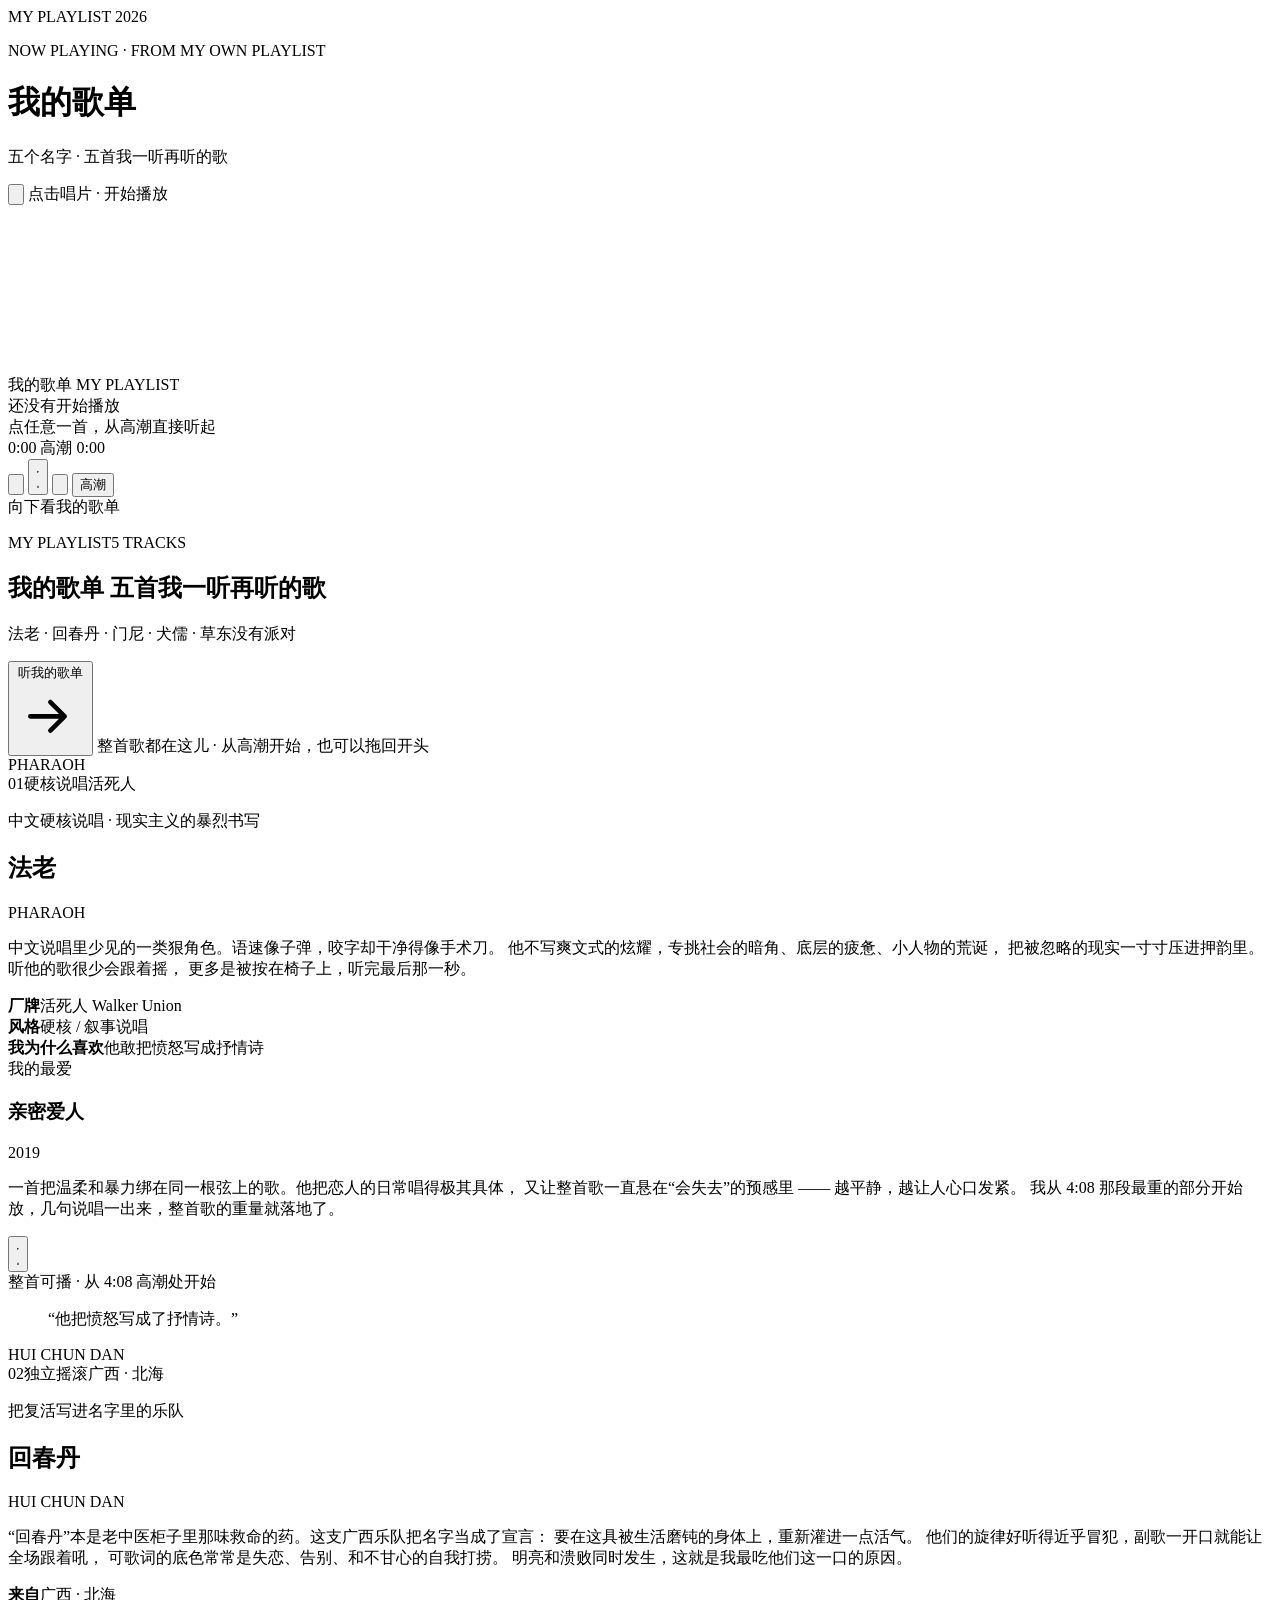
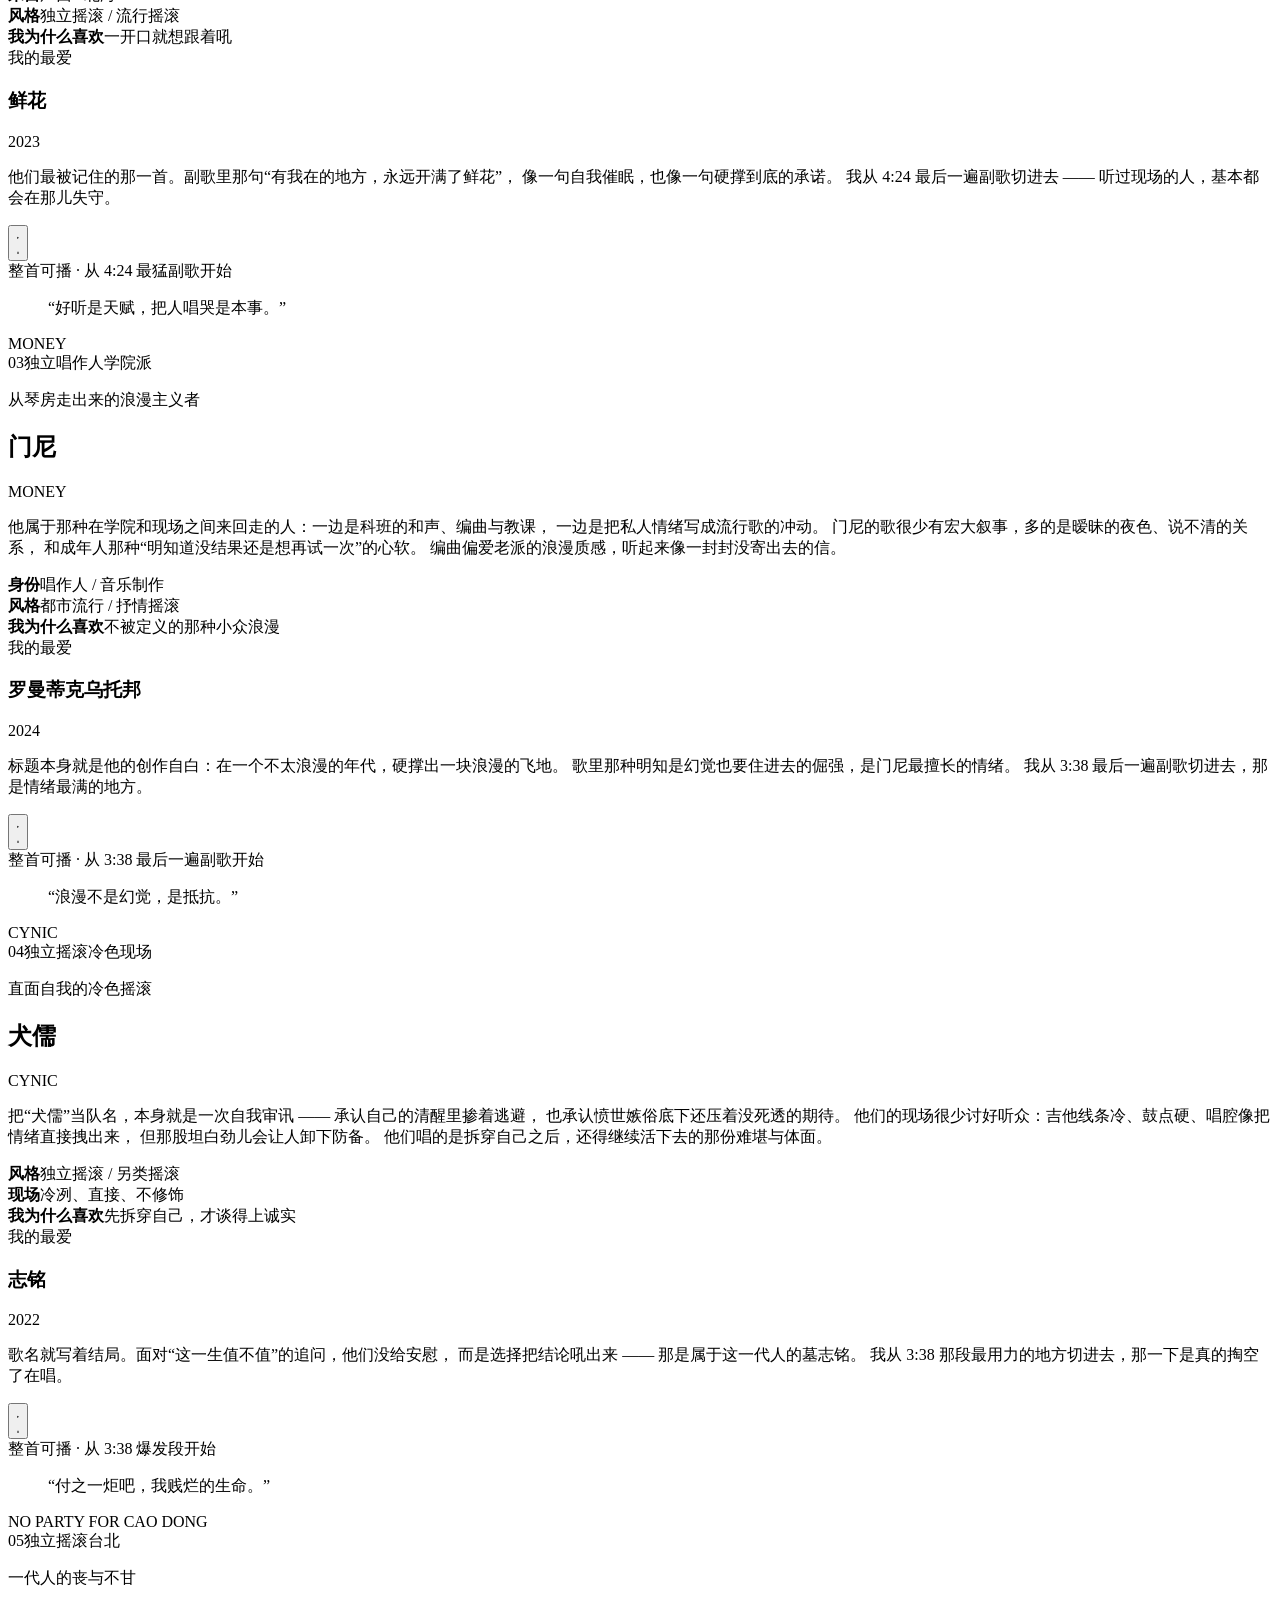
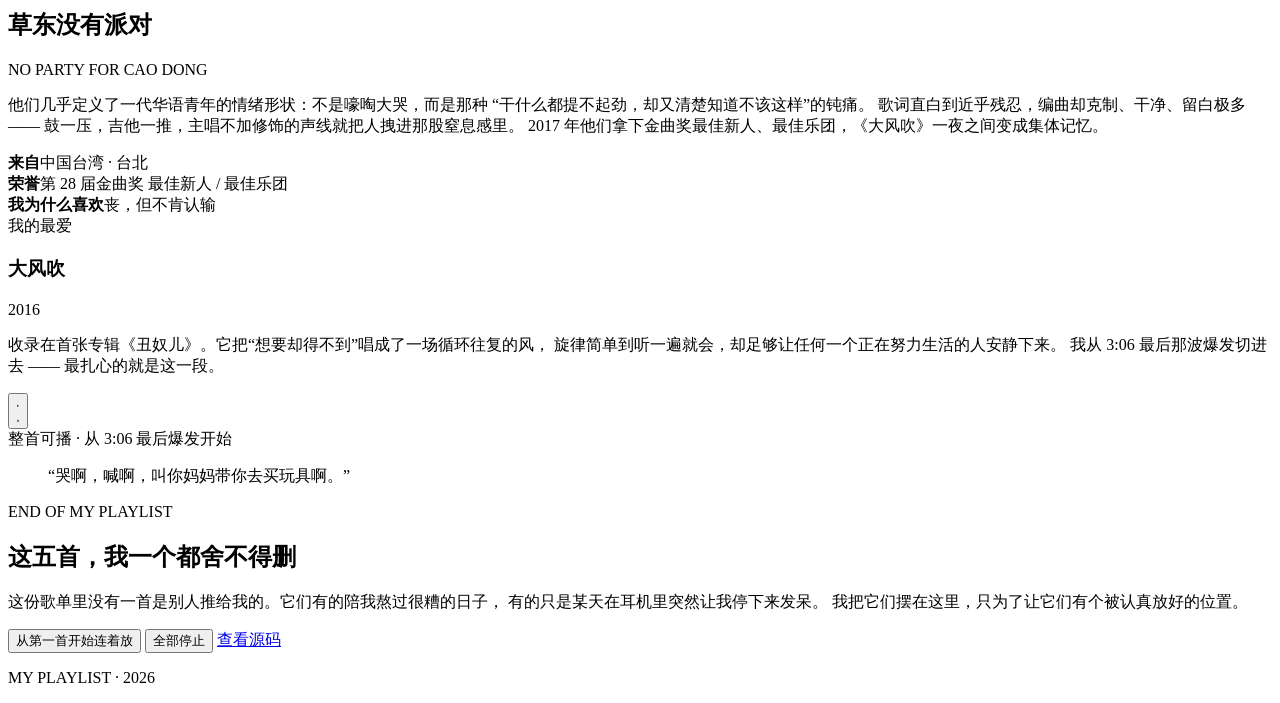
==== index.html @ 3bf69cfd "init" ====
<!DOCTYPE html>
<html lang="zh-CN">
<head>
<meta charset="UTF-8">
<meta name="viewport" content="width=device-width, initial-scale=1.0">
<title>我的歌单</title>
<meta name="description" content="我的歌单 —— 法老、回春丹、门尼、犬儒、草东没有派对。每首都是我反复循环的那一首，点播放直接从高潮听起。">
<link rel="icon" type="image/svg+xml" href="favicon.svg">
<link rel="preconnect" href="https://fonts.googleapis.com">
<link rel="preconnect" href="https://fonts.gstatic.com" crossorigin>
<link href="https://fonts.googleapis.com/css2?family=Noto+Serif+SC:wght@300;400;600;900&family=Bebas+Neue&family=Space+Mono:wght@400;700&display=swap" rel="stylesheet">
<link rel="stylesheet" href="styles.css">
</head>
<body class="is-loading">

<!-- ══════════════ 入场：黑胶自动旋转 ══════════════ -->
<div class="intro" id="intro">
  <div class="intro__noise"></div>

  <div class="intro__stage">
    <div class="ripple" id="ripple"></div>

    <div class="vinyl" id="vinyl" role="button" tabindex="0" aria-label="开始播放我的歌单">
      <div class="vinyl__disc">
        <div class="vinyl__grooves"></div>
        <div class="vinyl__sheen"></div>
        <div class="vinyl__label">
          <span class="vinyl__labelTop">MY</span>
          <span class="vinyl__labelMid">PLAYLIST</span>
          <span class="vinyl__labelBot">2026</span>
        </div>
        <div class="vinyl__hole"></div>
      </div>
      <div class="tonearm" id="tonearm">
        <div class="tonearm__pivot"></div>
        <div class="tonearm__bar"></div>
        <div class="tonearm__head"></div>
      </div>
    </div>

    <div class="meters" id="meters"></div>
  </div>

  <div class="intro__text">
    <p class="intro__eyebrow">NOW PLAYING · FROM MY OWN PLAYLIST</p>
    <h1 class="intro__title"><span class="intro__t1">我的歌单</span></h1>
    <p class="intro__sub" id="introSub">五个名字 · 五首我一听再听的歌</p>

    <div class="intro__ready">
      <button class="bigplay" id="enterBtn" aria-label="开始播放">
        <span class="bigplay__ring"></span>
        <svg viewBox="0 0 24 24"><path d="M8 5.2v13.6L19 12z"/></svg>
      </button>
      <span class="intro__hint" id="introHint">点击唱片 · 开始播放</span>
    </div>

    <ul class="intro__list" id="introList"></ul>
  </div>
</div>

<!-- ══════════════ 氛围层 ══════════════ -->
<div class="grain" aria-hidden="true"></div>
<div class="vignette" aria-hidden="true"></div>
<canvas class="viz" id="viz" aria-hidden="true"></canvas>
<div class="aurora" id="aurora" aria-hidden="true"><i></i><i></i><i></i></div>

<header class="brand" id="brand">
  <span class="brand__mark">我的歌单</span>
  <span class="brand__sub">MY PLAYLIST</span>
</header>

<nav class="rail" id="rail" aria-label="章节导航"></nav>

<!-- ══════════════ 播放器 ══════════════ -->
<div class="dock" id="dock">
  <div class="dock__glow" id="dockGlow"></div>

  <div class="dock__cover">
    <div class="dock__disc" id="dockDisc"><i></i></div>
  </div>

  <div class="dock__meta">
    <div class="dock__name" id="dockName">还没有开始播放</div>
    <div class="dock__artist" id="dockArtist">点任意一首，从高潮直接听起</div>
  </div>

  <div class="dock__seek" id="dockSeek">
    <div class="dock__track"><div class="dock__fill" id="dockFill"></div><div class="dock__knob" id="dockKnob"></div></div>
    <div class="dock__times">
      <span id="dockCur">0:00</span>
      <span class="dock__badge" id="dockBadge">高潮</span>
      <span id="dockDur">0:00</span>
    </div>
  </div>

  <div class="dock__bars" id="dockBars" aria-hidden="true"></div>

  <div class="dock__ctrl">
    <button class="dock__btn dock__btn--sm" id="dockPrev" aria-label="上一首">
      <svg viewBox="0 0 24 24"><path d="M7 5h2v14H7zm3 7 9-7v14z"/></svg>
    </button>
    <button class="dock__btn" id="dockToggle" aria-label="播放或暂停">
      <svg class="dock__ico dock__ico--play" viewBox="0 0 24 24"><path d="M8 5.2v13.6L19 12z"/></svg>
      <svg class="dock__ico dock__ico--pause" viewBox="0 0 24 24"><path d="M7.5 5h3.2v14H7.5zm5.8 0h3.2v14h-3.2z"/></svg>
    </button>
    <button class="dock__btn dock__btn--sm" id="dockNext" aria-label="下一首">
      <svg viewBox="0 0 24 24"><path d="M15 5h2v14h-2zM5 5l9 7-9 7z"/></svg>
    </button>
    <button class="dock__btn dock__btn--sm dock__btn--tag" id="dockMode" title="切换 高潮 / 从头">高潮</button>
  </div>
</div>

<div class="scroll-hint" id="scrollHint"><span>向下看我的歌单</span><i></i></div>

<main id="main">

<!-- ─────────── 序 ─────────── -->
<section class="hero" id="sec-hero" data-label="序">
  <div class="hero__bg">
    <div class="hero__ring r1"></div>
    <div class="hero__ring r2"></div>
    <div class="hero__ring r3"></div>
  </div>

  <div class="hero__content">
    <p class="hero__kicker"><span>MY PLAYLIST</span><span class="dot"></span><span>5 TRACKS</span></p>

    <h1 class="hero__title">
      <span class="ln"><span class="w" data-i="0">我</span><span class="w" data-i="1">的</span><span class="w" data-i="2">歌</span><span class="w" data-i="3">单</span></span>
      <span class="ln ln--sub"><span class="w">五</span><span class="w">首</span><span class="w">我</span><span class="w">一</span><span class="w">听</span><span class="w">再</span><span class="w">听</span><span class="w">的</span><span class="w">歌</span></span>
    </h1>

    <p class="hero__namesLine">法老 · 回春丹 · 门尼 · 犬儒 · 草东没有派对</p>

    <div class="hero__cta">
      <button class="btn-hero" id="startBtn" data-cursor="听">
        <span class="btn-hero__bg"></span>
        <span class="btn-hero__label">听我的歌单</span>
        <svg viewBox="0 0 24 24" class="btn-hero__arrow"><path d="M5 12h12m0 0-5-5m5 5-5 5" fill="none" stroke="currentColor" stroke-width="1.6" stroke-linecap="round" stroke-linejoin="round"/></svg>
      </button>
      <span class="hero__note">整首歌都在这儿 · 从高潮开始，也可以拖回开头</span>
    </div>
  </div>
</section>

<!-- ─────────── 1 · 法老 ─────────── -->
<section class="artist" id="sec-pharaoh" data-label="法老" data-key="pharaoh"
         style="--a1:#ff3b2f; --a2:#ff8a3d; --a3:#5a0d12;">
  <div class="artist__bg" data-parallax="0.16">
    <div class="blob b1"></div><div class="blob b2"></div>
    <span class="ghost">PHARAOH</span>
  </div>

  <div class="artist__wrap">
    <aside class="artist__side">
      <span class="idx">01</span><span class="role">硬核说唱</span><span class="year">活死人</span>
    </aside>

    <div class="artist__main">
      <div class="reveal">
        <p class="tag">中文硬核说唱 · 现实主义的暴烈书写</p>
        <h2 class="artist__name" data-split>法老</h2>
        <p class="artist__en">PHARAOH</p>
      </div>

      <p class="artist__bio reveal">
        中文说唱里少见的一类狠角色。语速像子弹，咬字却干净得像手术刀。
        他不写爽文式的炫耀，专挑社会的暗角、底层的疲惫、小人物的荒诞，
        把被忽略的现实一寸寸压进押韵里。听他的歌很少会跟着摇，
        更多是被按在椅子上，听完最后那一秒。
      </p>

      <div class="facts reveal">
        <div class="fact"><b>厂牌</b><span>活死人 Walker Union</span></div>
        <div class="fact"><b>风格</b><span>硬核 / 叙事说唱</span></div>
        <div class="fact"><b>我为什么喜欢</b><span>他敢把愤怒写成抒情诗</span></div>
      </div>

      <article class="track reveal"
        data-file="audio/pharaoh.mp3" data-start="248" data-title="亲密爱人" data-artist="法老"
        data-color="#ff3b2f" data-dur="317">
        <div class="track__head">
          <span class="track__no">我的最爱</span>
          <h3 class="track__title">亲密爱人</h3>
          <span class="track__year">2019</span>
        </div>
        <p class="track__desc">
          一首把温柔和暴力绑在同一根弦上的歌。他把恋人的日常唱得极其具体，
          又让整首歌一直悬在“会失去”的预感里 —— 越平静，越让人心口发紧。
          我从 4:08 那段最重的部分开始放，几句说唱一出来，整首歌的重量就落地了。
        </p>
        <div class="track__prog"><i></i></div>
        <div class="track__row">
          <button class="play" data-cursor="播放" aria-label="播放 亲密爱人">
            <span class="play__pulse"></span>
            <svg class="play__ico play__ico--play" viewBox="0 0 24 24"><path d="M8 5.2v13.6L19 12z"/></svg>
            <svg class="play__ico play__ico--pause" viewBox="0 0 24 24"><path d="M7.5 5h3.2v14H7.5zm5.8 0h3.2v14h-3.2z"/></svg>
          </button>
          <div class="track__wave" aria-hidden="true"></div>
          <span class="track__hint">整首可播 · 从 4:08 高潮处开始</span>
        </div>
      </article>

      <blockquote class="quote reveal">“他把愤怒写成了抒情诗。”</blockquote>
    </div>
  </div>
</section>

<!-- ─────────── 2 · 回春丹 ─────────── -->
<section class="artist artist--flip" id="sec-huichundan" data-label="回春丹" data-key="huichundan"
         style="--a1:#3ddc84; --a2:#a8ff78; --a3:#0b3d24;">
  <div class="artist__bg" data-parallax="0.16">
    <div class="blob b1"></div><div class="blob b2"></div>
    <span class="ghost">HUI CHUN DAN</span>
  </div>

  <div class="artist__wrap">
    <aside class="artist__side">
      <span class="idx">02</span><span class="role">独立摇滚</span><span class="year">广西 · 北海</span>
    </aside>

    <div class="artist__main">
      <div class="reveal">
        <p class="tag">把复活写进名字里的乐队</p>
        <h2 class="artist__name" data-split>回春丹</h2>
        <p class="artist__en">HUI CHUN DAN</p>
      </div>

      <p class="artist__bio reveal">
        “回春丹”本是老中医柜子里那味救命的药。这支广西乐队把名字当成了宣言：
        要在这具被生活磨钝的身体上，重新灌进一点活气。
        他们的旋律好听得近乎冒犯，副歌一开口就能让全场跟着吼，
        可歌词的底色常常是失恋、告别、和不甘心的自我打捞。
        明亮和溃败同时发生，这就是我最吃他们这一口的原因。
      </p>

      <div class="facts reveal">
        <div class="fact"><b>来自</b><span>广西 · 北海</span></div>
        <div class="fact"><b>风格</b><span>独立摇滚 / 流行摇滚</span></div>
        <div class="fact"><b>我为什么喜欢</b><span>一开口就想跟着吼</span></div>
      </div>

      <article class="track reveal"
        data-file="audio/huichundan.mp3" data-start="264" data-title="鲜花" data-artist="回春丹"
        data-color="#3ddc84" data-dur="341">
        <div class="track__head">
          <span class="track__no">我的最爱</span>
          <h3 class="track__title">鲜花</h3>
          <span class="track__year">2023</span>
        </div>
        <p class="track__desc">
          他们最被记住的那一首。副歌里那句“有我在的地方，永远开满了鲜花”，
          像一句自我催眠，也像一句硬撑到底的承诺。
          我从 4:24 最后一遍副歌切进去 —— 听过现场的人，基本都会在那儿失守。
        </p>
        <div class="track__prog"><i></i></div>
        <div class="track__row">
          <button class="play" data-cursor="播放" aria-label="播放 鲜花">
            <span class="play__pulse"></span>
            <svg class="play__ico play__ico--play" viewBox="0 0 24 24"><path d="M8 5.2v13.6L19 12z"/></svg>
            <svg class="play__ico play__ico--pause" viewBox="0 0 24 24"><path d="M7.5 5h3.2v14H7.5zm5.8 0h3.2v14h-3.2z"/></svg>
          </button>
          <div class="track__wave" aria-hidden="true"></div>
          <span class="track__hint">整首可播 · 从 4:24 最猛副歌开始</span>
        </div>
      </article>

      <blockquote class="quote reveal">“好听是天赋，把人唱哭是本事。”</blockquote>
    </div>
  </div>
</section>

<!-- ─────────── 3 · 门尼 ─────────── -->
<section class="artist" id="sec-meni" data-label="门尼" data-key="meni"
         style="--a1:#f0a4c8; --a2:#9ec5ff; --a3:#2a2140;">
  <div class="artist__bg" data-parallax="0.16">
    <div class="blob b1"></div><div class="blob b2"></div>
    <span class="ghost">MONEY</span>
  </div>

  <div class="artist__wrap">
    <aside class="artist__side">
      <span class="idx">03</span><span class="role">独立唱作人</span><span class="year">学院派</span>
    </aside>

    <div class="artist__main">
      <div class="reveal">
        <p class="tag">从琴房走出来的浪漫主义者</p>
        <h2 class="artist__name" data-split>门尼</h2>
        <p class="artist__en">MONEY</p>
      </div>

      <p class="artist__bio reveal">
        他属于那种在学院和现场之间来回走的人：一边是科班的和声、编曲与教课，
        一边是把私人情绪写成流行歌的冲动。
        门尼的歌很少有宏大叙事，多的是暧昧的夜色、说不清的关系，
        和成年人那种“明知道没结果还是想再试一次”的心软。
        编曲偏爱老派的浪漫质感，听起来像一封封没寄出去的信。
      </p>

      <div class="facts reveal">
        <div class="fact"><b>身份</b><span>唱作人 / 音乐制作</span></div>
        <div class="fact"><b>风格</b><span>都市流行 / 抒情摇滚</span></div>
        <div class="fact"><b>我为什么喜欢</b><span>不被定义的那种小众浪漫</span></div>
      </div>

      <article class="track reveal"
        data-file="audio/meni.mp3" data-start="218" data-title="罗曼蒂克乌托邦" data-artist="门尼"
        data-color="#f0a4c8" data-dur="247">
        <div class="track__head">
          <span class="track__no">我的最爱</span>
          <h3 class="track__title">罗曼蒂克乌托邦</h3>
          <span class="track__year">2024</span>
        </div>
        <p class="track__desc">
          标题本身就是他的创作自白：在一个不太浪漫的年代，硬撑出一块浪漫的飞地。
          歌里那种明知是幻觉也要住进去的倔强，是门尼最擅长的情绪。
          我从 3:38 最后一遍副歌切进去，那是情绪最满的地方。
        </p>
        <div class="track__prog"><i></i></div>
        <div class="track__row">
          <button class="play" data-cursor="播放" aria-label="播放 罗曼蒂克乌托邦">
            <span class="play__pulse"></span>
            <svg class="play__ico play__ico--play" viewBox="0 0 24 24"><path d="M8 5.2v13.6L19 12z"/></svg>
            <svg class="play__ico play__ico--pause" viewBox="0 0 24 24"><path d="M7.5 5h3.2v14H7.5zm5.8 0h3.2v14h-3.2z"/></svg>
          </button>
          <div class="track__wave" aria-hidden="true"></div>
          <span class="track__hint">整首可播 · 从 3:38 最后一遍副歌开始</span>
        </div>
      </article>

      <blockquote class="quote reveal">“浪漫不是幻觉，是抵抗。”</blockquote>
    </div>
  </div>
</section>

<!-- ─────────── 4 · 犬儒 ─────────── -->
<section class="artist artist--flip" id="sec-cynic" data-label="犬儒" data-key="cynic"
         style="--a1:#8f9bb3; --a2:#c9d4e6; --a3:#141821;">
  <div class="artist__bg" data-parallax="0.16">
    <div class="blob b1"></div><div class="blob b2"></div>
    <span class="ghost">CYNIC</span>
  </div>

  <div class="artist__wrap">
    <aside class="artist__side">
      <span class="idx">04</span><span class="role">独立摇滚</span><span class="year">冷色现场</span>
    </aside>

    <div class="artist__main">
      <div class="reveal">
        <p class="tag">直面自我的冷色摇滚</p>
        <h2 class="artist__name" data-split>犬儒</h2>
        <p class="artist__en">CYNIC</p>
      </div>

      <p class="artist__bio reveal">
        把“犬儒”当队名，本身就是一次自我审讯 —— 承认自己的清醒里掺着逃避，
        也承认愤世嫉俗底下还压着没死透的期待。
        他们的现场很少讨好听众：吉他线条冷、鼓点硬、唱腔像把情绪直接拽出来，
        但那股坦白劲儿会让人卸下防备。
        他们唱的是拆穿自己之后，还得继续活下去的那份难堪与体面。
      </p>

      <div class="facts reveal">
        <div class="fact"><b>风格</b><span>独立摇滚 / 另类摇滚</span></div>
        <div class="fact"><b>现场</b><span>冷冽、直接、不修饰</span></div>
        <div class="fact"><b>我为什么喜欢</b><span>先拆穿自己，才谈得上诚实</span></div>
      </div>

      <article class="track reveal"
        data-file="audio/cynic.mp3" data-start="218" data-title="志铭" data-artist="犬儒"
        data-color="#8f9bb3" data-dur="307">
        <div class="track__head">
          <span class="track__no">我的最爱</span>
          <h3 class="track__title">志铭</h3>
          <span class="track__year">2022</span>
        </div>
        <p class="track__desc">
          歌名就写着结局。面对“这一生值不值”的追问，他们没给安慰，
          而是选择把结论吼出来 —— 那是属于这一代人的墓志铭。
          我从 3:38 那段最用力的地方切进去，那一下是真的掏空了在唱。
        </p>
        <div class="track__prog"><i></i></div>
        <div class="track__row">
          <button class="play" data-cursor="播放" aria-label="播放 志铭">
            <span class="play__pulse"></span>
            <svg class="play__ico play__ico--play" viewBox="0 0 24 24"><path d="M8 5.2v13.6L19 12z"/></svg>
            <svg class="play__ico play__ico--pause" viewBox="0 0 24 24"><path d="M7.5 5h3.2v14H7.5zm5.8 0h3.2v14h-3.2z"/></svg>
          </button>
          <div class="track__wave" aria-hidden="true"></div>
          <span class="track__hint">整首可播 · 从 3:38 爆发段开始</span>
        </div>
      </article>

      <blockquote class="quote reveal">“付之一炬吧，我贱烂的生命。”</blockquote>
    </div>
  </div>
</section>

<!-- ─────────── 5 · 草东没有派对 ─────────── -->
<section class="artist" id="sec-caodong" data-label="草东" data-key="caodong"
         style="--a1:#6c7a89; --a2:#e0e6ec; --a3:#101418;">
  <div class="artist__bg" data-parallax="0.16">
    <div class="blob b1"></div><div class="blob b2"></div>
    <span class="ghost">NO PARTY FOR CAO DONG</span>
  </div>

  <div class="artist__wrap">
    <aside class="artist__side">
      <span class="idx">05</span><span class="role">独立摇滚</span><span class="year">台北</span>
    </aside>

    <div class="artist__main">
      <div class="reveal">
        <p class="tag">一代人的丧与不甘</p>
        <h2 class="artist__name" data-split>草东没有派对</h2>
        <p class="artist__en">NO PARTY FOR CAO DONG</p>
      </div>

      <p class="artist__bio reveal">
        他们几乎定义了一代华语青年的情绪形状：不是嚎啕大哭，而是那种
        “干什么都提不起劲，却又清楚知道不该这样”的钝痛。
        歌词直白到近乎残忍，编曲却克制、干净、留白极多 ——
        鼓一压，吉他一推，主唱不加修饰的声线就把人拽进那股窒息感里。
        2017 年他们拿下金曲奖最佳新人、最佳乐团，《大风吹》一夜之间变成集体记忆。
      </p>

      <div class="facts reveal">
        <div class="fact"><b>来自</b><span>中国台湾 · 台北</span></div>
        <div class="fact"><b>荣誉</b><span>第 28 届金曲奖 最佳新人 / 最佳乐团</span></div>
        <div class="fact"><b>我为什么喜欢</b><span>丧，但不肯认输</span></div>
      </div>

      <article class="track reveal"
        data-file="audio/caodong.mp3" data-start="186" data-title="大风吹" data-artist="草东没有派对"
        data-color="#6c7a89" data-dur="236">
        <div class="track__head">
          <span class="track__no">我的最爱</span>
          <h3 class="track__title">大风吹</h3>
          <span class="track__year">2016</span>
        </div>
        <p class="track__desc">
          收录在首张专辑《丑奴儿》。它把“想要却得不到”唱成了一场循环往复的风，
          旋律简单到听一遍就会，却足够让任何一个正在努力生活的人安静下来。
          我从 3:06 最后那波爆发切进去 —— 最扎心的就是这一段。
        </p>
        <div class="track__prog"><i></i></div>
        <div class="track__row">
          <button class="play" data-cursor="播放" aria-label="播放 大风吹">
            <span class="play__pulse"></span>
            <svg class="play__ico play__ico--play" viewBox="0 0 24 24"><path d="M8 5.2v13.6L19 12z"/></svg>
            <svg class="play__ico play__ico--pause" viewBox="0 0 24 24"><path d="M7.5 5h3.2v14H7.5zm5.8 0h3.2v14h-3.2z"/></svg>
          </button>
          <div class="track__wave" aria-hidden="true"></div>
          <span class="track__hint">整首可播 · 从 3:06 最后爆发开始</span>
        </div>
      </article>

      <blockquote class="quote reveal">“哭啊，喊啊，叫你妈妈带你去买玩具啊。”</blockquote>
    </div>
  </div>
</section>

<!-- ─────────── 尾 ─────────── -->
<section class="outro" id="sec-outro" data-label="尾">
  <div class="outro__glow"></div>
  <div class="outro__inner">
    <p class="outro__kicker">END OF MY PLAYLIST</p>
    <h2 class="outro__title">这五首，我一个都舍不得删</h2>
    <p class="outro__text">
      这份歌单里没有一首是别人推给我的。它们有的陪我熬过很糟的日子，
      有的只是某天在耳机里突然让我停下来发呆。
      我把它们摆在这里，只为了让它们有个被认真放好的位置。
    </p>

    <div class="outro__grid" id="outroGrid"></div>

    <div class="outro__actions">
      <button class="btn-hero" id="playAllBtn" data-cursor="全播">
        <span class="btn-hero__bg"></span>
        <span class="btn-hero__label">从第一首开始连着放</span>
      </button>
      <button class="btn-ghost" id="stopAllBtn" data-cursor="停止">全部停止</button>
      <a class="btn-ghost btn-ghost--link" href="code.html" data-cursor="看代码">查看源码</a>
    </div>

    <p class="outro__sign">MY PLAYLIST · 2026</p>
  </div>
</section>

</main>

<audio id="player" preload="metadata"></audio>

<script src="app.js"></script>
</body>
</html>
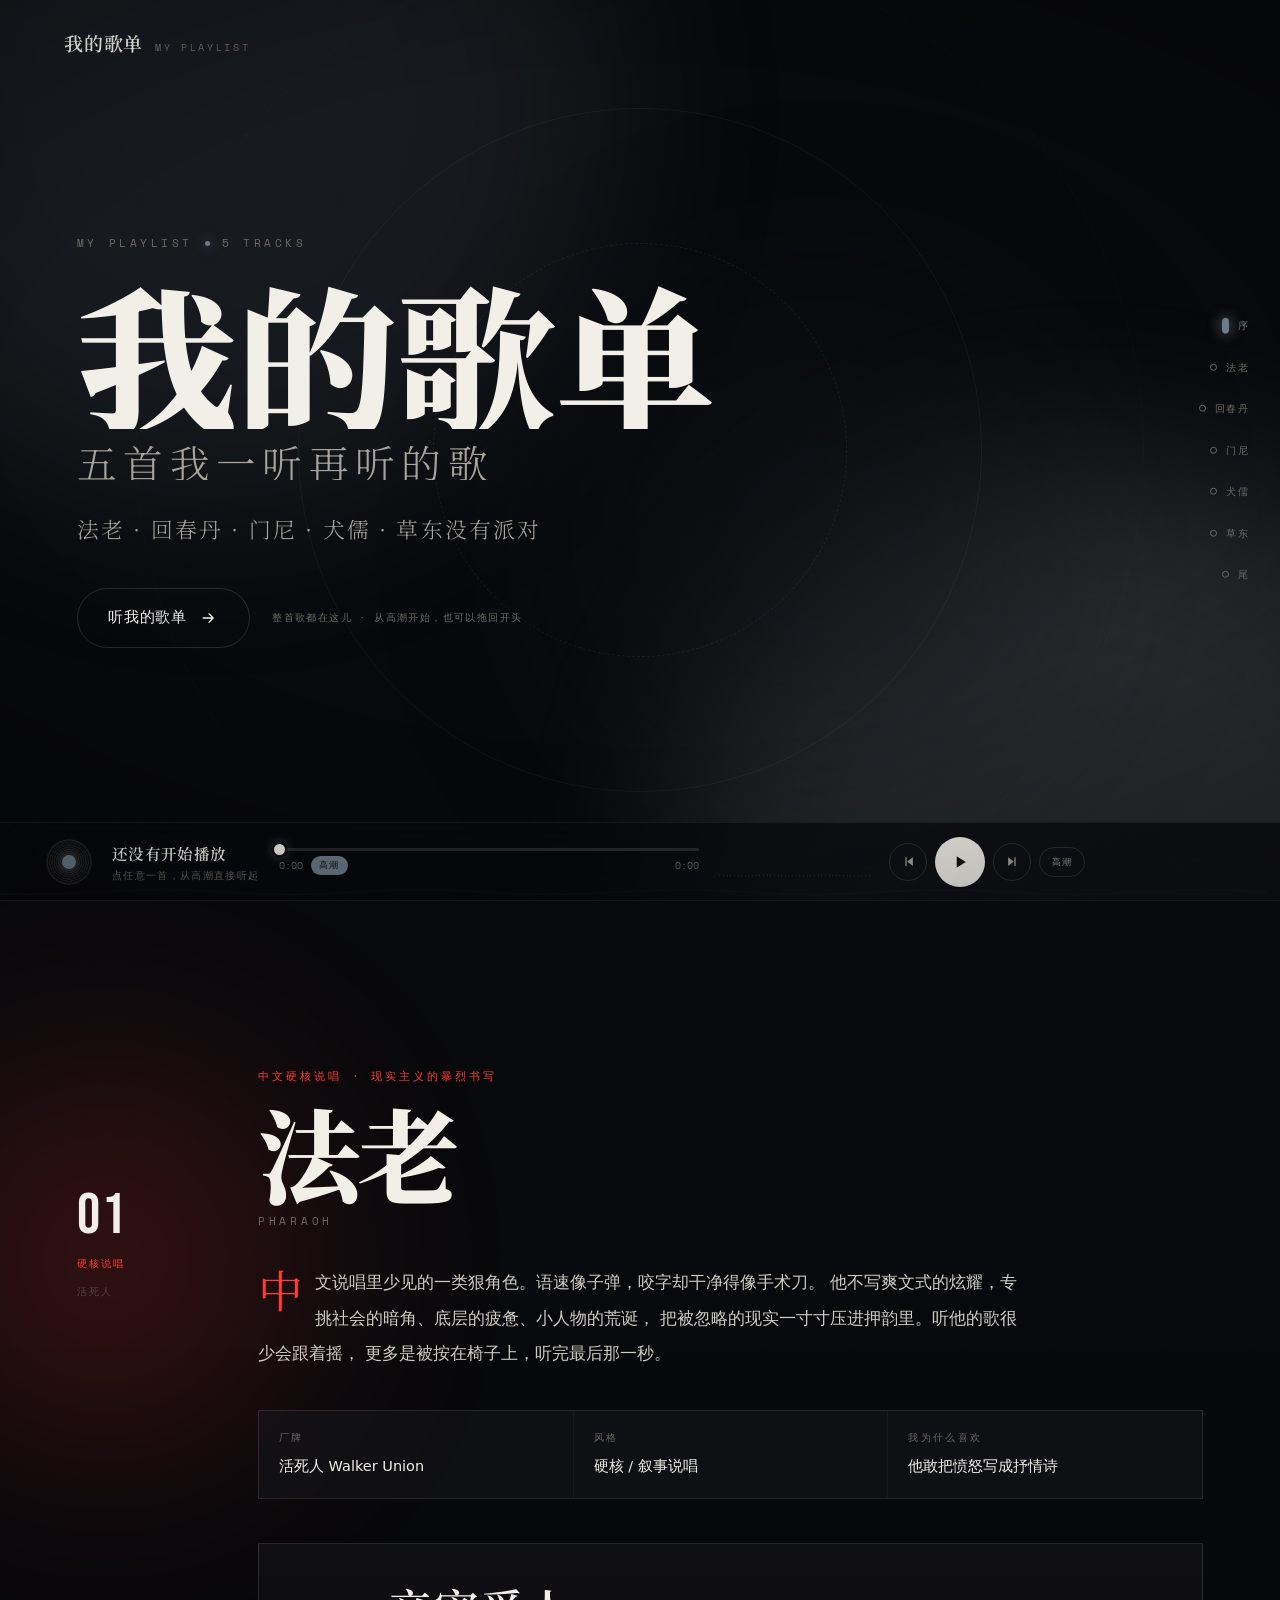
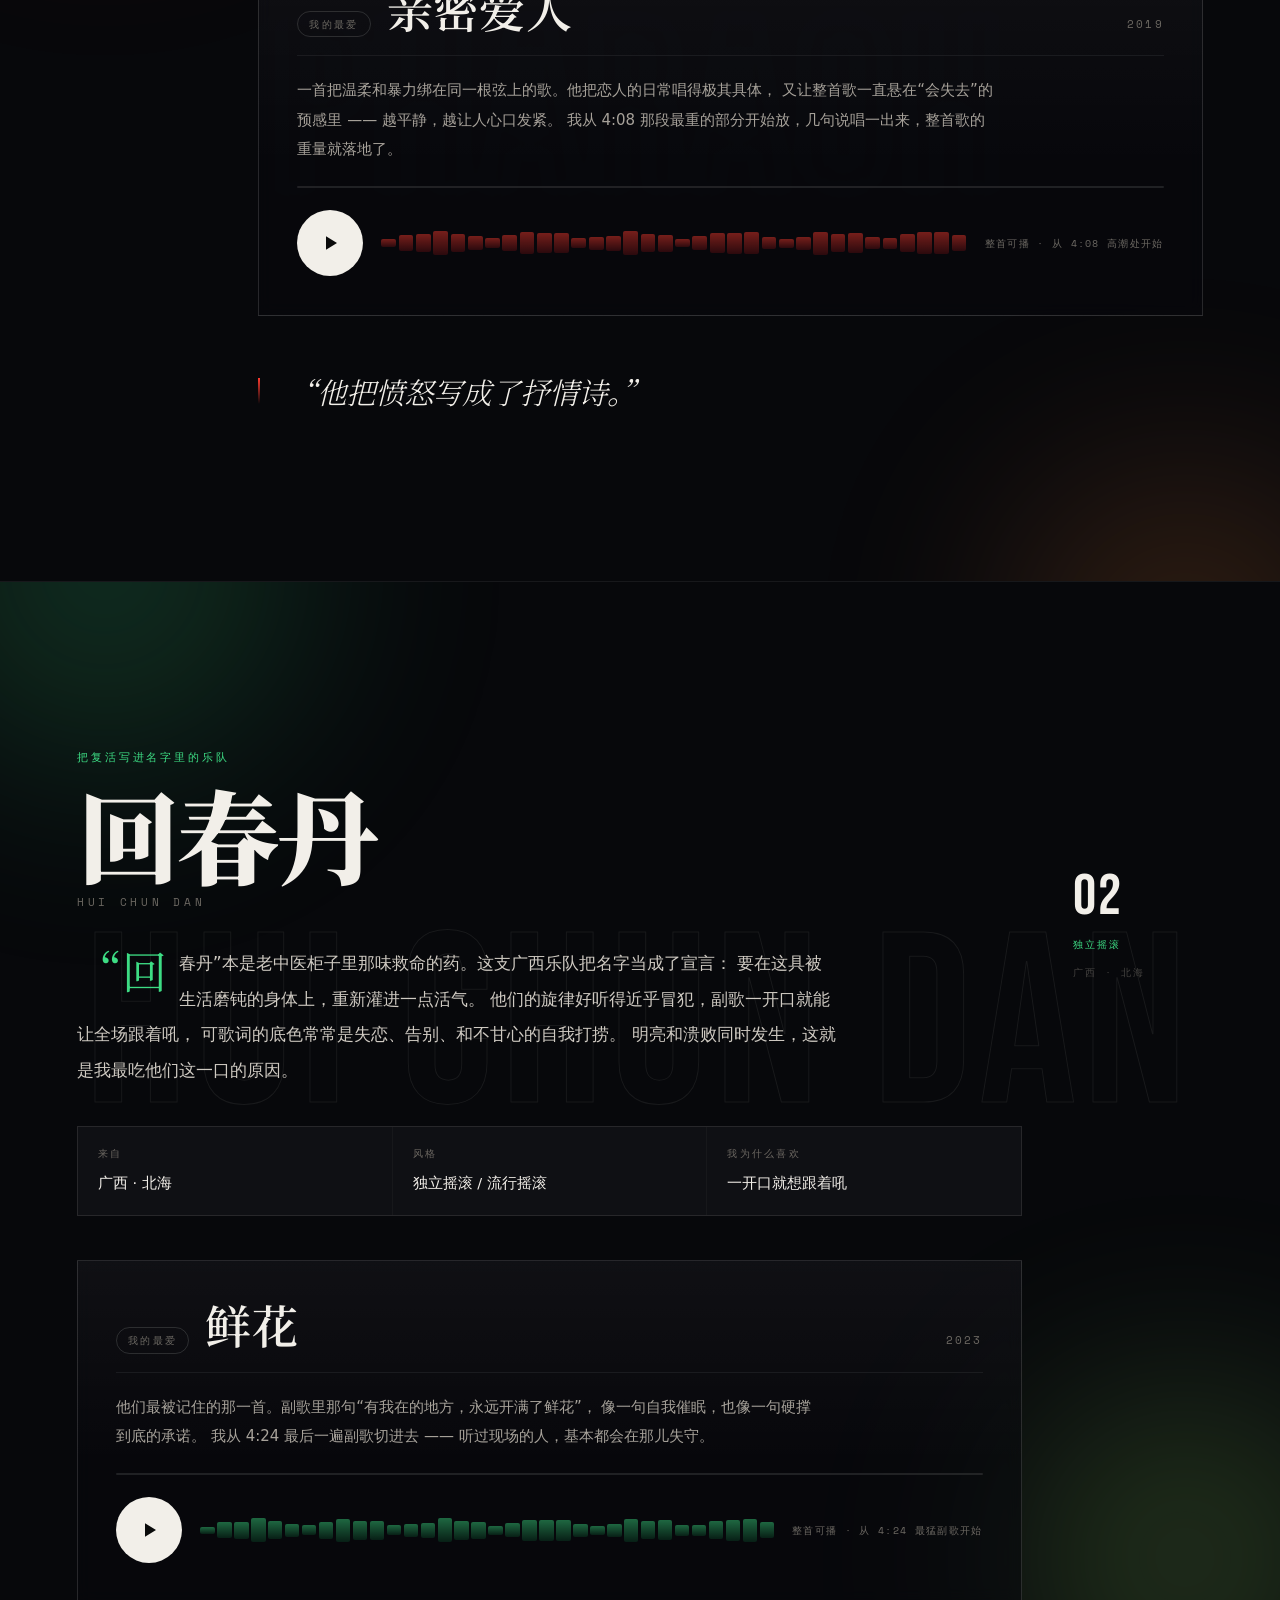
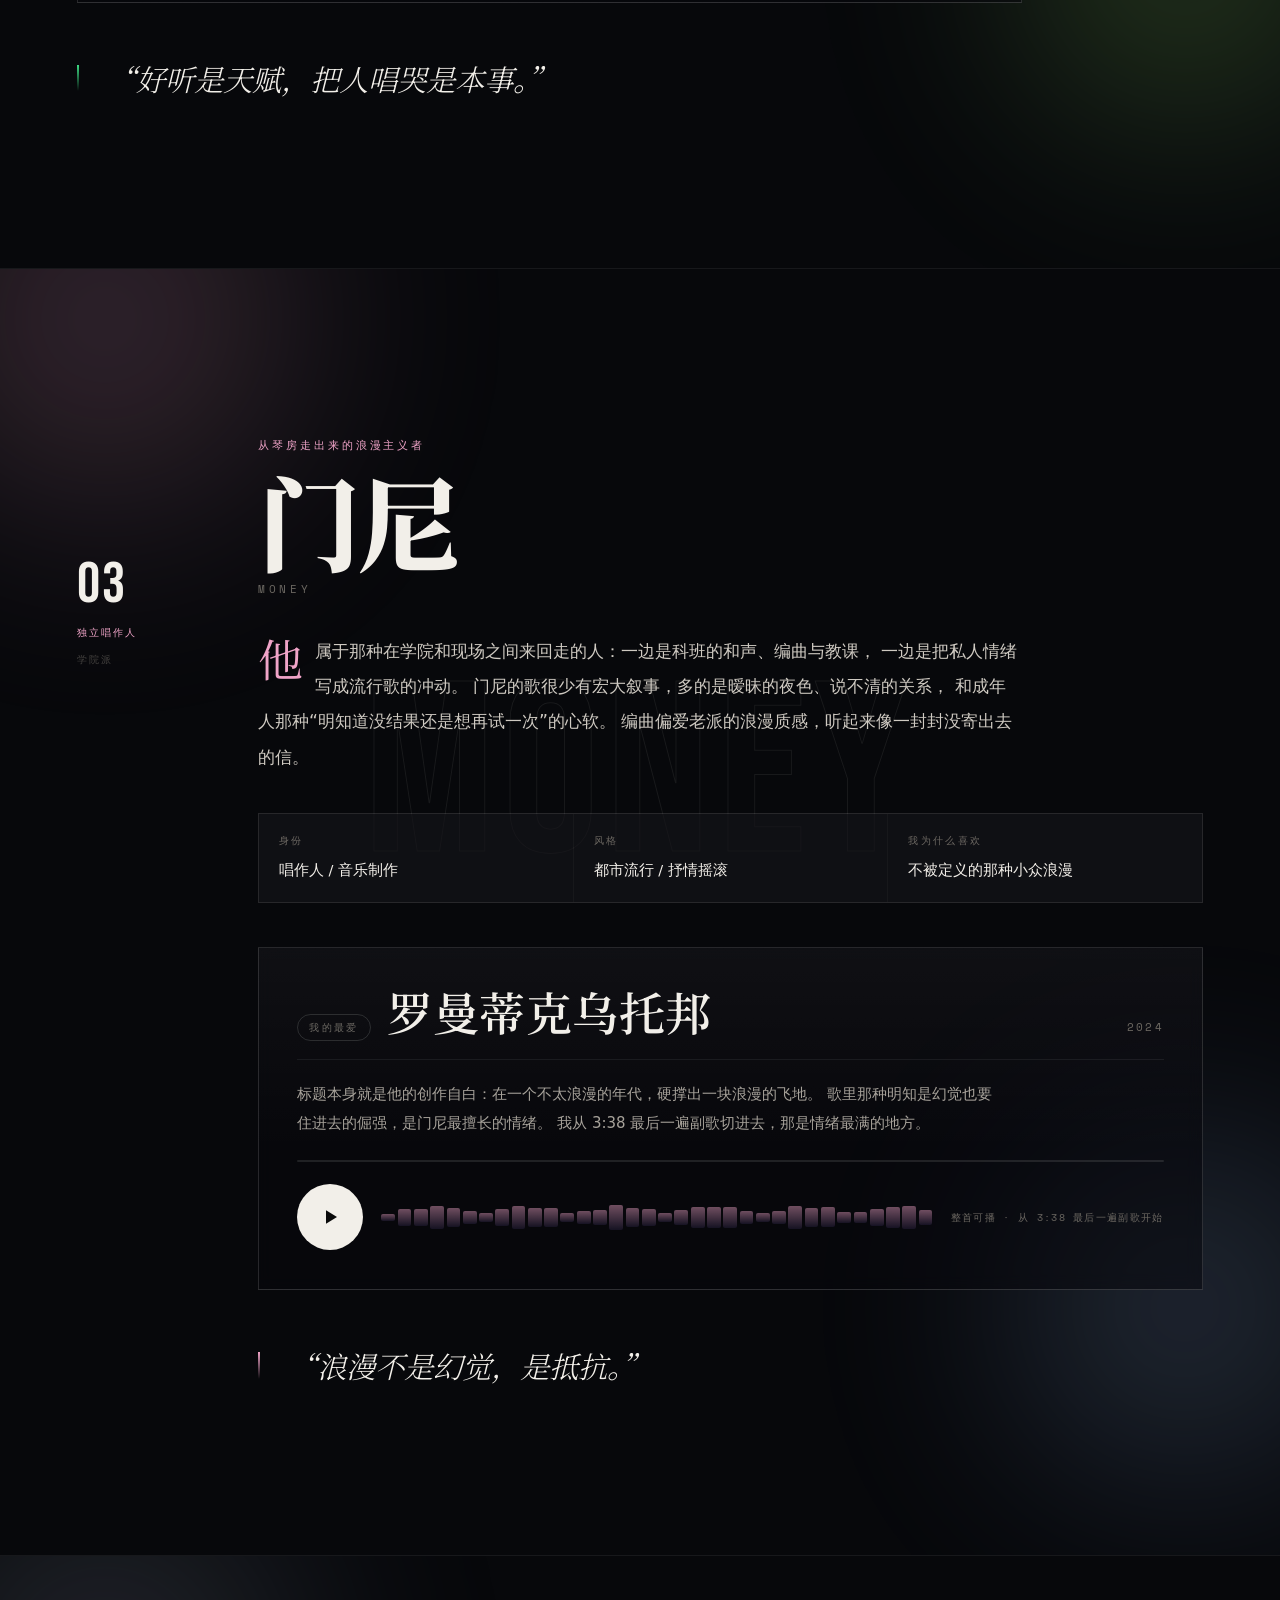
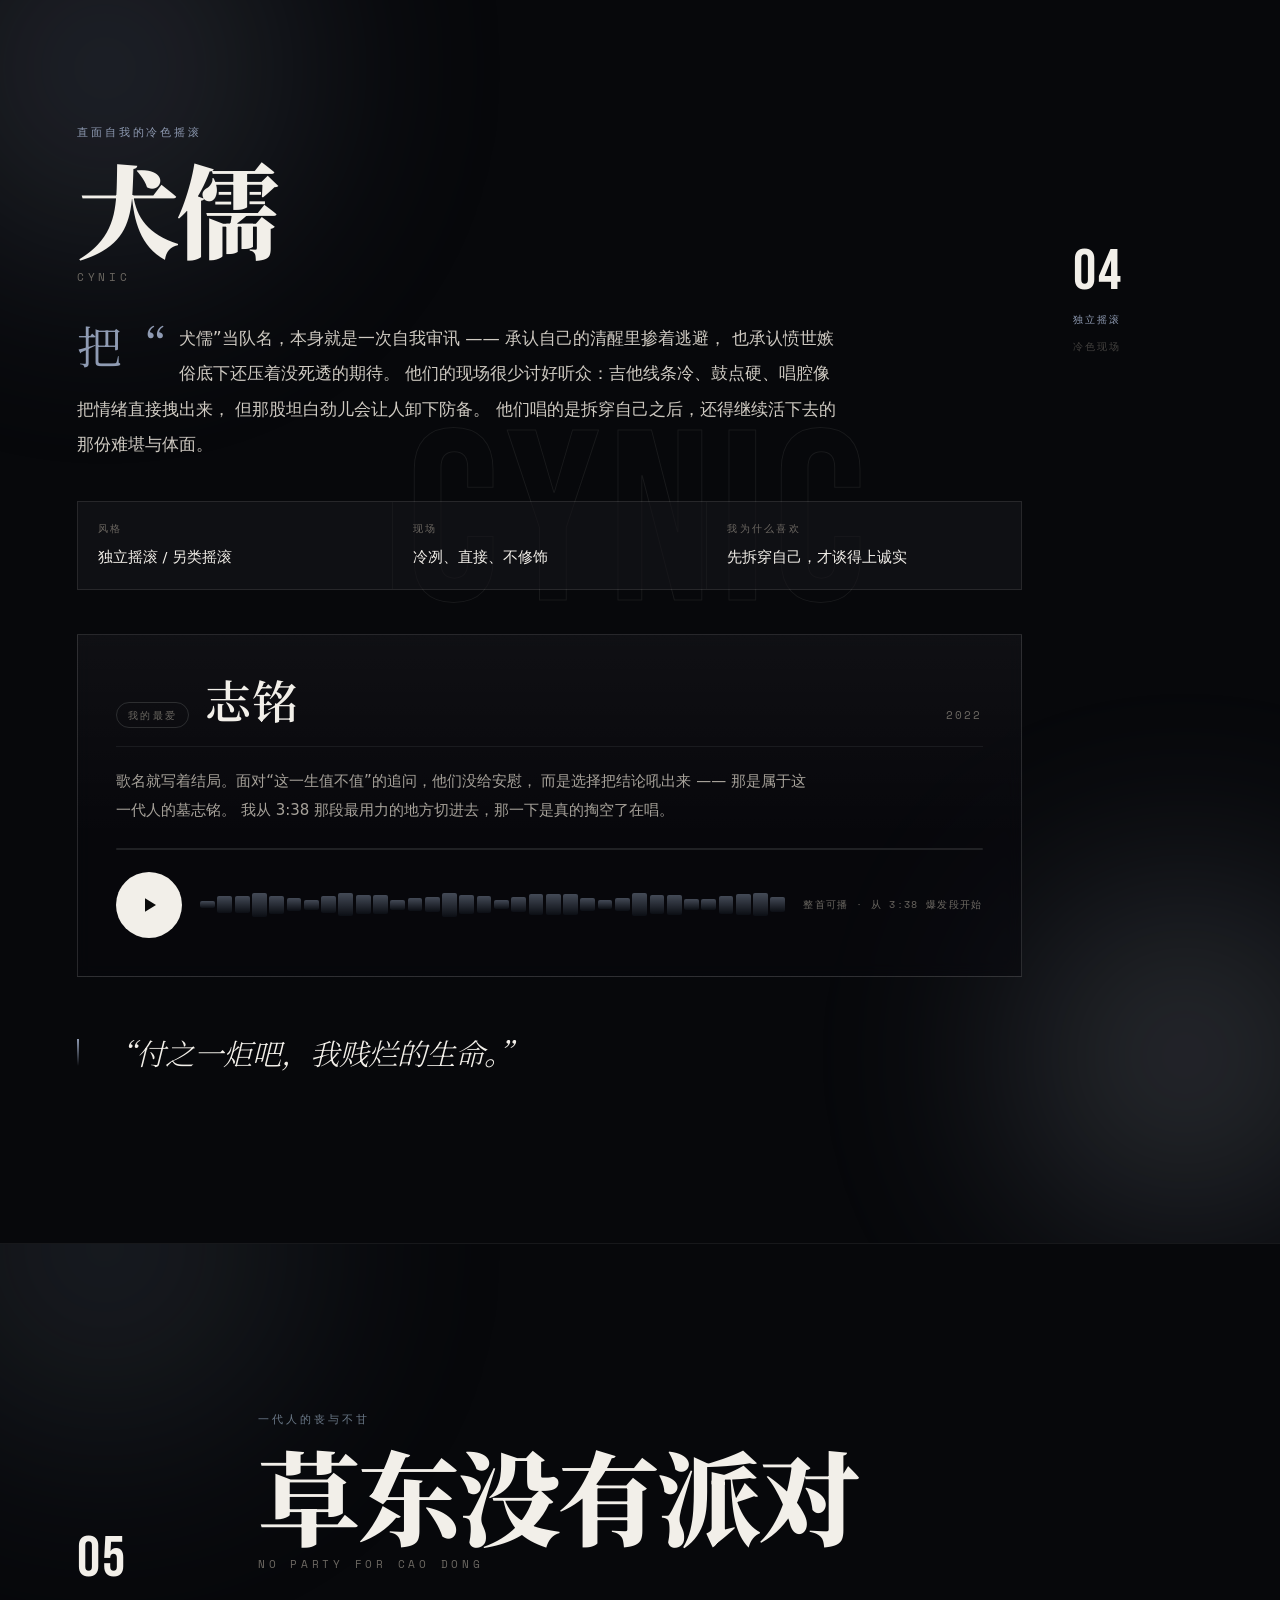
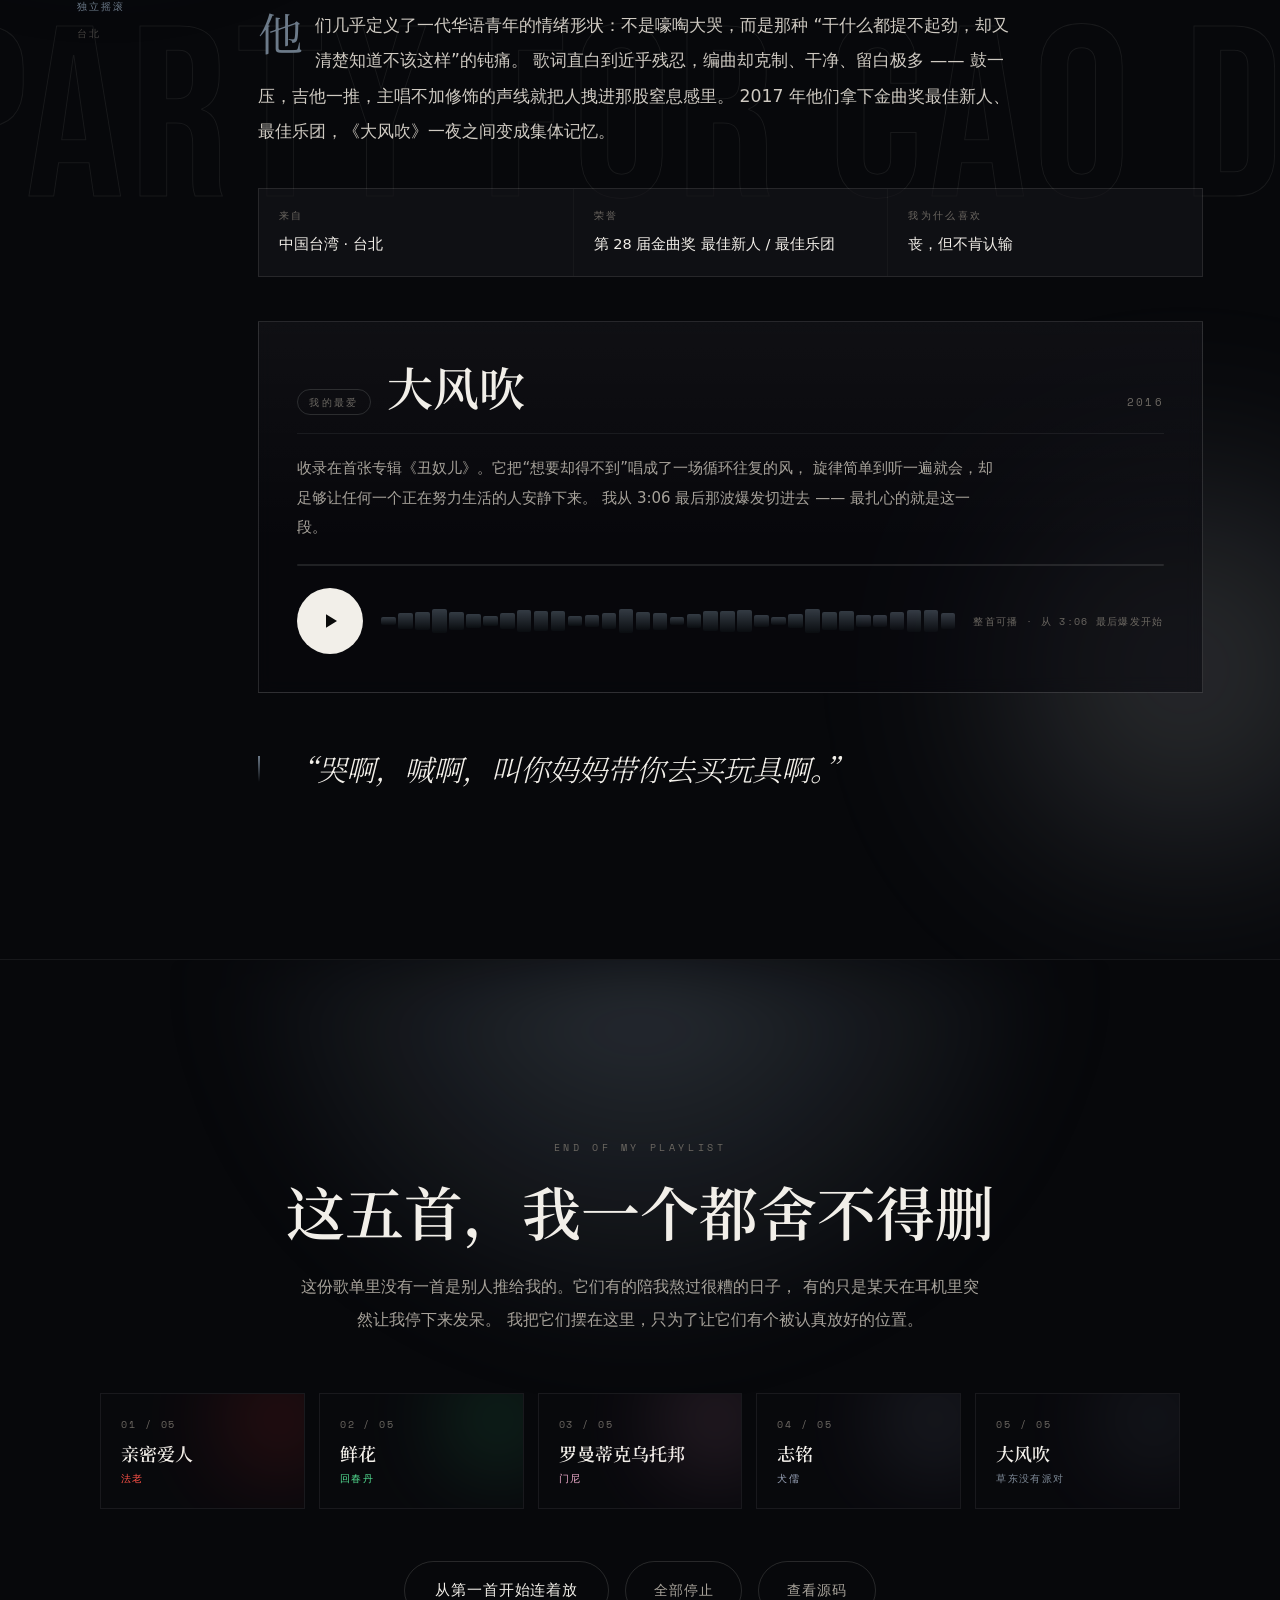
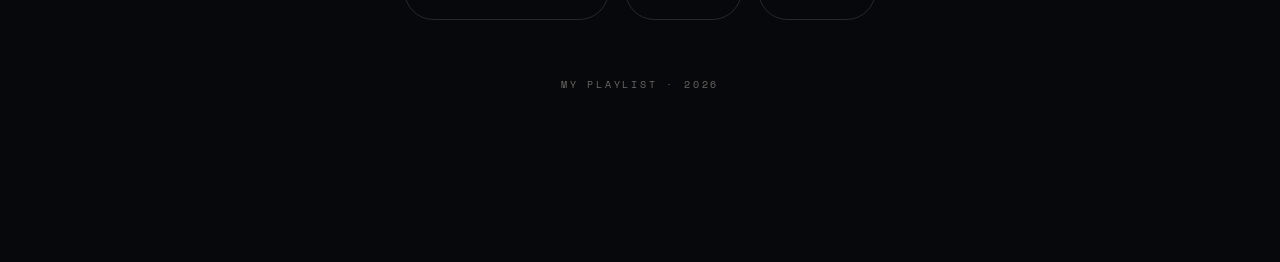
==== commit 127b5c14: "update index.html" ====
--- a/index.html
+++ b/index.html
@@ -13,15 +13,15 @@
 </head>
 <body class="is-loading">
 
-<!-- ══════════════ 入场：黑胶自动旋转 ══════════════ -->
+<!-- ══════════════ 载入页：黑胶在中间转动 ══════════════ -->
 <div class="intro" id="intro">
   <div class="intro__noise"></div>
 
-  <div class="intro__stage">
+  <div class="intro__center">
     <div class="ripple" id="ripple"></div>
 
-    <div class="vinyl" id="vinyl" role="button" tabindex="0" aria-label="开始播放我的歌单">
-      <div class="vinyl__disc">
+    <div class="vinyl" id="vinyl">
+      <div class="vinyl__disc" id="vinylDisc">
         <div class="vinyl__grooves"></div>
         <div class="vinyl__sheen"></div>
         <div class="vinyl__label">
@@ -38,23 +38,13 @@
       </div>
     </div>
 
-    <div class="meters" id="meters"></div>
-  </div>
-
-  <div class="intro__text">
-    <p class="intro__eyebrow">NOW PLAYING · FROM MY OWN PLAYLIST</p>
-    <h1 class="intro__title"><span class="intro__t1">我的歌单</span></h1>
-    <p class="intro__sub" id="introSub">五个名字 · 五首我一听再听的歌</p>
-
-    <div class="intro__ready">
-      <button class="bigplay" id="enterBtn" aria-label="开始播放">
-        <span class="bigplay__ring"></span>
-        <svg viewBox="0 0 24 24"><path d="M8 5.2v13.6L19 12z"/></svg>
-      </button>
-      <span class="intro__hint" id="introHint">点击唱片 · 开始播放</span>
-    </div>
-
-    <ul class="intro__list" id="introList"></ul>
+    <div class="intro__load">
+      <div class="intro__bar"><i id="introBar"></i></div>
+      <div class="intro__meta">
+        <span class="intro__caption">正在载入歌单</span>
+        <span class="intro__pct" id="introPct">0%</span>
+      </div>
+    </div>
   </div>
 </div>
 
--- a/styles.css
+++ b/styles.css
@@ -0,0 +1,934 @@
+/* ============================================================
+   我的歌单 · MY PLAYLIST
+   视觉系统 — 黑胶 / 暗色胶片 / 光晕 / 强排印
+   ============================================================ */
+
+*, *::before, *::after { box-sizing: border-box; }
+
+:root{
+  --bg:        #07080b;
+  --bg-2:      #0c0e13;
+  --ink:       #f2efe9;
+  --ink-dim:   #a7a29a;
+  --ink-faint: #6c6862;
+  --line:      rgba(242,239,233,.14);
+  --line-soft: rgba(242,239,233,.07);
+
+  --a1: #ff3b2f;
+  --a2: #ff8a3d;
+  --a3: #5a0d12;
+
+  --serif: "Noto Serif SC", "Songti SC", "SimSun", serif;
+  --sans:  "Inter", "PingFang SC", "Microsoft YaHei", system-ui, sans-serif;
+  --mono:  "Space Mono", "SFMono-Regular", Consolas, monospace;
+  --disp:  "Bebas Neue", "Noto Serif SC", sans-serif;
+
+  --ease: cubic-bezier(.22,.61,.36,1);
+  --ease-io: cubic-bezier(.7,0,.3,1);
+  --dock-h: 78px;
+}
+
+html{ scroll-behavior:smooth; }
+
+body{
+  margin:0;
+  background: var(--bg);
+  color: var(--ink);
+  font-family: var(--sans);
+  font-size:16px; line-height:1.75;
+  -webkit-font-smoothing: antialiased;
+  text-rendering: optimizeLegibility;
+  overflow-x:hidden;
+}
+body.is-loading{ overflow:hidden; height:100vh; }
+::selection{ background: var(--a1); color:#0b0b0b; }
+
+img,svg{ display:block; }
+button{ font:inherit; color:inherit; border:0; background:none; cursor:pointer; }
+
+::-webkit-scrollbar{ width:9px; }
+::-webkit-scrollbar-track{ background:#0a0b0f; }
+::-webkit-scrollbar-thumb{ background: linear-gradient(var(--a1), var(--a3)); border-radius:9px; }
+
+/* ============================================================
+   1. 入场：黑胶自动旋转
+   ============================================================ */
+.intro{
+  position:fixed; inset:0; z-index:20000;
+  background: radial-gradient(120% 90% at 50% 40%, #12141b 0%, #07080b 60%, #040507 100%);
+  display:grid; grid-template-columns: minmax(0,1.05fr) minmax(0,.95fr);
+  align-items:center; gap: clamp(20px,5vw,80px);
+  padding: clamp(24px,5vh,70px) clamp(24px,6vw,100px);
+  transition: opacity 1s var(--ease), visibility 1s var(--ease);
+}
+.intro.is-done{ opacity:0; visibility:hidden; pointer-events:none; }
+
+.intro__noise{
+  position:absolute; inset:0; pointer-events:none; opacity:.05; mix-blend-mode:overlay;
+  background-image:url("data:image/svg+xml,%3Csvg xmlns='http://www.w3.org/2000/svg' width='180' height='180'%3E%3Cfilter id='n'%3E%3CfeTurbulence type='fractalNoise' baseFrequency='.9' numOctaves='3'/%3E%3C/filter%3E%3Crect width='180' height='180' filter='url(%23n)'/%3E%3C/svg%3E");
+  animation: noiseShift .6s steps(3) infinite;
+}
+@keyframes noiseShift{
+  0%{transform:translate(0,0)} 33%{transform:translate(-2%,3%)}
+  66%{transform:translate(3%,-2%)} 100%{transform:translate(0,0)}
+}
+
+/* ---- 唱片台 ---- */
+.intro__stage{
+  position:relative; display:grid; place-items:center;
+  min-height: min(62vh, 520px);
+}
+
+.ripple{
+  position:absolute; width:min(56vh,460px); aspect-ratio:1; border-radius:50%;
+  pointer-events:none; opacity:1;
+}
+.ripple span{
+  position:absolute; inset:0; border-radius:50%;
+  border:1px solid color-mix(in srgb, var(--a1) 55%, transparent);
+  animation: rippleOut 3.4s var(--ease-io) infinite;
+}
+.ripple span:nth-child(2){ animation-delay:1.13s }
+.ripple span:nth-child(3){ animation-delay:2.26s }
+@keyframes rippleOut{
+  0%{ transform:scale(.86); opacity:.9 }
+  100%{ transform:scale(1.5); opacity:0 }
+}
+
+/* ---- 黑胶本体 ---- */
+.vinyl{
+  position:relative;
+  width: min(52vh, 400px); aspect-ratio:1;
+  filter: drop-shadow(0 40px 80px rgba(0,0,0,.8));
+  cursor:pointer;
+}
+.vinyl__disc{
+  position:absolute; inset:0; border-radius:50%;
+  background:
+    repeating-radial-gradient(circle at 50% 50%,
+      #0d0d0f 0 1px, #1a1a1e 1px 2.4px, #101013 2.4px 3.6px),
+    radial-gradient(circle at 50% 50%, #17171b 0%, #050506 72%);
+  box-shadow:
+    inset 0 0 0 1px rgba(255,255,255,.07),
+    inset 0 0 60px rgba(0,0,0,.9);
+  /* 进页面即自动开转，不需要点击 */
+  animation: spinDisc 4.2s linear infinite;
+}
+.intro.is-done .vinyl__disc{ animation-play-state: paused; }
+@keyframes spinDisc{ to{ transform: rotate(360deg) } }
+
+.vinyl__grooves{
+  position:absolute; inset:6%; border-radius:50%;
+  background: repeating-radial-gradient(circle at 50% 50%,
+    rgba(255,255,255,.028) 0 1px, transparent 1px 4px);
+  opacity:.9;
+}
+.vinyl__sheen{
+  position:absolute; inset:0; border-radius:50%;
+  background: conic-gradient(from 0deg,
+    transparent 0deg, rgba(255,255,255,.10) 26deg, transparent 62deg,
+    transparent 168deg, rgba(255,255,255,.07) 205deg, transparent 250deg,
+    transparent 330deg);
+  animation: spinSheen 6.5s linear infinite;
+}
+.intro.is-done .vinyl__sheen{ animation-play-state: paused; }
+@keyframes spinSheen{ to{ transform: rotate(360deg) } }
+
+.vinyl__label{
+  position:absolute; inset:33%; border-radius:50%;
+  background:
+    radial-gradient(circle at 40% 35%, color-mix(in srgb, var(--a1) 92%, #fff) 0%,
+      var(--a1) 45%, color-mix(in srgb, var(--a1) 70%, #000) 100%);
+  display:grid; place-content:center; text-align:center; gap:1px;
+  box-shadow: inset 0 0 0 1px rgba(255,255,255,.16), 0 0 40px -8px var(--a1);
+  transition: background .9s var(--ease), box-shadow .9s var(--ease);
+}
+.vinyl__labelTop,.vinyl__labelBot{
+  font-family: var(--mono); font-size:9px; letter-spacing:.26em;
+  color: rgba(0,0,0,.62); font-weight:700;
+}
+.vinyl__labelMid{
+  font-family: var(--disp); font-size: clamp(13px,1.9vh,20px);
+  letter-spacing:.09em; color:#0b0b0b; line-height:1;
+}
+.vinyl__hole{
+  position:absolute; top:50%; left:50%; width:14px; height:14px;
+  margin:-7px 0 0 -7px; border-radius:50%;
+  background:#060607; box-shadow: inset 0 0 0 1px rgba(255,255,255,.2);
+}
+
+/* ---- 唱针（默认已落针） ---- */
+.tonearm{
+  position:absolute; right:5%; top:1.5%;
+  width:9px; height:60%;
+  transform-origin: 50% 5%;
+  transform: rotate(19deg);
+  transition: transform 1.5s var(--ease-io);
+}
+.intro.is-done .tonearm{ transform: rotate(-26deg); }
+.tonearm__pivot{
+  position:absolute; top:-17px; left:50%; transform:translateX(-50%);
+  width:36px; height:36px; border-radius:50%;
+  background: radial-gradient(circle at 34% 30%, #5c5c60, #16161a 70%);
+  box-shadow: 0 6px 18px rgba(0,0,0,.7), inset 0 0 0 1px rgba(255,255,255,.12);
+}
+.tonearm__bar{
+  position:absolute; top:16px; left:50%; transform:translateX(-50%);
+  width:7px; height:calc(100% - 26px); border-radius:5px;
+  background: linear-gradient(90deg, #232326, #75757c 45%, #2a2a2e);
+  box-shadow: 0 4px 14px rgba(0,0,0,.6);
+}
+.tonearm__head{
+  position:absolute; bottom:-14px; left:50%; transform:translateX(-50%);
+  width:24px; height:34px; border-radius:5px;
+  background: linear-gradient(#4a4a50, #121215);
+  box-shadow: 0 6px 16px rgba(0,0,0,.75), inset 0 0 0 1px rgba(255,255,255,.1);
+}
+.tonearm__head::after{
+  content:''; position:absolute; bottom:-3px; left:50%; transform:translateX(-50%);
+  width:3px; height:8px; border-radius:2px;
+  background: color-mix(in srgb, var(--a1) 85%, #fff);
+  box-shadow: 0 0 10px var(--a1);
+}
+
+/* ---- 电平表 ---- */
+.meters{
+  position:absolute; bottom:0; left:50%; transform:translateX(-50%);
+  display:flex; align-items:flex-end; gap:3px; height:44px; opacity:1;
+}
+.meters i{
+  width:3px; border-radius:2px; height:12%;
+  background: linear-gradient(to top, var(--a3), var(--a1));
+  transition: height .1s linear, background .9s var(--ease);
+  transform-origin: bottom;
+}
+
+/* ---- 右侧文字 ---- */
+.intro__text{ position:relative; }
+.intro__eyebrow{
+  margin:0 0 18px; font-family:var(--mono); font-size:10px;
+  letter-spacing:.36em; color:var(--ink-faint); text-transform:uppercase;
+  opacity:0; transform:translateY(14px); animation: riseIn .9s var(--ease) .2s forwards;
+}
+.intro__title{ margin:0; font-family:var(--serif); font-weight:900; line-height:1; }
+.intro__t1{
+  display:inline-block;
+  font-size: clamp(52px, 9.5vw, 118px); letter-spacing:-.01em;
+  background: linear-gradient(100deg, var(--ink) 20%, var(--a1) 55%, var(--a2) 90%);
+  -webkit-background-clip:text; background-clip:text; color:transparent;
+  background-size:220% 100%;
+  animation: shimmer 7s var(--ease-io) infinite, riseIn 1.1s var(--ease) .34s backwards;
+}
+@keyframes shimmer{
+  0%,100%{ background-position:0% 50% } 50%{ background-position:100% 50% }
+}
+.intro__sub{
+  margin:22px 0 0; font-size: clamp(14px,1.5vw,17px); color:var(--ink-dim);
+  letter-spacing:.02em;
+  opacity:0; transform:translateY(14px); animation: riseIn .9s var(--ease) .5s forwards;
+}
+@keyframes riseIn{ to{ opacity:1; transform:none } }
+
+.intro__ready{
+  margin-top: clamp(30px,5vh,54px);
+  display:flex; align-items:center; gap:18px;
+  opacity:0; transform:translateY(14px); animation: riseIn .9s var(--ease) .68s forwards;
+}
+.bigplay{
+  position:relative; width:74px; height:74px; border-radius:50%;
+  display:grid; place-items:center; flex:0 0 auto;
+  background: var(--ink); color:#0a0a0a;
+  transition: transform .35s var(--ease), background .8s var(--ease);
+}
+.bigplay svg{ width:27px; height:27px; fill:currentColor; }
+.bigplay:hover{ transform:scale(1.08) }
+.bigplay:active{ transform:scale(.93) }
+.bigplay__ring{
+  position:absolute; inset:0; border-radius:50%;
+  border:1px solid var(--a1); animation: pulseRing 2.2s var(--ease-io) infinite;
+}
+@keyframes pulseRing{ 0%{transform:scale(1);opacity:.85} 100%{transform:scale(1.7);opacity:0} }
+.intro__hint{
+  font-family:var(--mono); font-size:10.5px; letter-spacing:.17em;
+  color: var(--ink-faint); transition: color .5s var(--ease);
+}
+.intro.is-staged .intro__hint{ color: var(--a1); }
+
+/* ---- 入场曲目清单（2.4s 后浮现，点击即播） ---- */
+.intro__list{
+  list-style:none; margin: clamp(22px,3.5vh,38px) 0 0; padding:0;
+  max-width: 520px;
+  opacity:0; max-height:0; overflow:hidden;
+  transition: opacity .7s var(--ease), max-height .8s var(--ease);
+}
+.intro.is-staged .intro__list{ opacity:1; max-height:340px; }
+.intro__list li{
+  position:relative; display:flex; align-items:baseline; gap:12px;
+  padding: 9px 30px 9px 12px; border-radius:6px; cursor:pointer;
+  font-size:13.5px; color:var(--ink-dim);
+  border-bottom:1px solid var(--line-soft);
+  transition: background .35s var(--ease), color .35s var(--ease), padding-left .35s var(--ease);
+}
+.intro__list li:hover{ background:rgba(255,255,255,.05); color:var(--ink); padding-left:18px; }
+.intro__list li::after{
+  content:'\25B6'; position:absolute; right:10px; top:50%;
+  transform:translateY(-50%) scale(.7);
+  font-size:9px; color:var(--c); opacity:0;
+  transition: all .35s var(--ease);
+}
+.intro__list li:hover::after{ opacity:1; transform:translateY(-50%) scale(1); }
+.intro__list .n{ font-family:var(--mono); font-size:10px; color:var(--ink-faint); flex:0 0 auto; }
+.intro__list .t{ font-family:var(--serif); font-weight:600; color:var(--ink); flex:1 1 auto; }
+.intro__list .a{
+  font-family:var(--mono); font-size:9.5px; letter-spacing:.12em;
+  color:var(--ink-faint); text-transform:uppercase; flex:0 0 auto;
+}
+
+/* ============================================================
+   2. 氛围层
+   ============================================================ */
+.grain{
+  position:fixed; inset:-50%; z-index:9000; pointer-events:none;
+  opacity:.05; mix-blend-mode:overlay;
+  background-image:url("data:image/svg+xml,%3Csvg xmlns='http://www.w3.org/2000/svg' width='200' height='200'%3E%3Cfilter id='n'%3E%3CfeTurbulence type='fractalNoise' baseFrequency='.85' numOctaves='3'/%3E%3C/filter%3E%3Crect width='200' height='200' filter='url(%23n)'/%3E%3C/svg%3E");
+  animation: grainShift .7s steps(3) infinite;
+}
+@keyframes grainShift{
+  0%{transform:translate(0,0)} 33%{transform:translate(-3%,2%)}
+  66%{transform:translate(2%,-3%)} 100%{transform:translate(0,0)}
+}
+.vignette{
+  position:fixed; inset:0; z-index:8000; pointer-events:none;
+  background: radial-gradient(120% 90% at 50% 45%, transparent 42%, rgba(0,0,0,.55) 100%);
+}
+.viz{
+  position:fixed; left:0; right:0; bottom:0; height:180px; width:100%;
+  z-index:40; pointer-events:none; opacity:.34; mix-blend-mode:screen;
+  transition: opacity .6s var(--ease);
+}
+body.is-playing .viz{ opacity:.85; }
+
+.aurora{ position:fixed; inset:0; z-index:1; pointer-events:none; overflow:hidden; }
+.aurora i{
+  position:absolute; display:block; width:62vw; height:62vw; border-radius:50%;
+  filter: blur(95px); opacity:.16;
+  transition: background 1.2s var(--ease);
+  will-change: transform;
+}
+.aurora i:nth-child(1){ background:var(--a1); top:-22vw; left:-14vw; animation:drift1 26s var(--ease-io) infinite alternate; }
+.aurora i:nth-child(2){ background:var(--a2); bottom:-28vw; right:-16vw; animation:drift2 32s var(--ease-io) infinite alternate; }
+.aurora i:nth-child(3){ background:var(--a3); top:32%; left:44%; width:40vw; height:40vw; opacity:.44; animation:drift3 22s var(--ease-io) infinite alternate; }
+@keyframes drift1{ to{ transform:translate3d(14vw,10vw,0) scale(1.25) } }
+@keyframes drift2{ to{ transform:translate3d(-12vw,-9vw,0) scale(1.15) } }
+@keyframes drift3{ to{ transform:translate3d(-16vw,12vw,0) scale(.82) } }
+body.is-playing .aurora i{ opacity:.3; animation-duration:12s }
+body.is-playing .aurora i:nth-child(3){ opacity:.66 }
+
+/* ============================================================
+   3. 顶部 / 侧栏 / 提示
+   ============================================================ */
+.brand{
+  position:fixed; top:26px; left:0; z-index:600;
+  padding-left: clamp(20px,5vw,64px);
+  display:flex; align-items:baseline; gap:12px;
+  opacity:0; transform:translateY(-12px);
+  transition: opacity .8s var(--ease), transform .8s var(--ease);
+}
+body.is-ready .brand{ opacity:1; transform:none }
+.brand__mark{ font-family:var(--serif); font-weight:600; font-size:19px; letter-spacing:.04em; }
+.brand__sub{
+  font-family:var(--mono); font-size:9.5px; letter-spacing:.28em;
+  color:var(--ink-faint); text-transform:uppercase;
+}
+
+.rail{
+  position:fixed; right: clamp(14px,2.4vw,30px); top:50%;
+  transform:translateY(-50%); z-index:600;
+  display:flex; flex-direction:column; gap:16px;
+  opacity:0; transition: opacity .9s var(--ease) .5s;
+}
+body.is-ready .rail{ opacity:1 }
+.rail__item{
+  display:flex; align-items:center; gap:9px; flex-direction:row-reverse;
+  padding:4px 0; color:var(--ink-faint); transition: color .4s var(--ease);
+}
+.rail__item i{
+  width:7px; height:7px; border-radius:50%; flex:0 0 auto;
+  border:1px solid currentColor; background:transparent;
+  transition: all .4s var(--ease);
+}
+.rail__item span{
+  font-family:var(--mono); font-size:10px; letter-spacing:.18em;
+  opacity:0; transform:translateX(8px); transition: all .4s var(--ease); white-space:nowrap;
+}
+.rail__item:hover{ color:var(--ink) }
+.rail__item:hover span{ opacity:1; transform:none }
+.rail__item.is-on{ color: var(--a1) }
+.rail__item.is-on i{ background:currentColor; height:16px; border-radius:4px; box-shadow:0 0 14px currentColor; }
+.rail__item.is-on span{ opacity:1; transform:none }
+
+.scroll-hint{
+  position:fixed; bottom: calc(var(--dock-h) + 22px); left:50%; transform:translateX(-50%);
+  z-index:600; display:flex; flex-direction:column; align-items:center; gap:9px;
+  font-family:var(--mono); font-size:9.5px; letter-spacing:.3em;
+  color:var(--ink-faint); text-transform:uppercase;
+  opacity:0; transition: opacity .8s var(--ease) 1.4s;
+}
+body.is-ready .scroll-hint{ opacity:1 }
+.scroll-hint.is-off{ opacity:0 !important }
+.scroll-hint i{
+  width:1px; height:38px; background: linear-gradient(var(--ink-faint), transparent);
+  animation: hintPulse 2.1s var(--ease-io) infinite;
+}
+@keyframes hintPulse{
+  0%,100%{ transform:scaleY(.35); opacity:.3; transform-origin:top }
+  50%{ transform:scaleY(1); opacity:1; transform-origin:top }
+}
+
+/* ============================================================
+   4. 播放器
+   ============================================================ */
+.dock{
+  position:fixed; left:0; right:0; bottom:0; z-index:700;
+  height: var(--dock-h);
+  display:flex; align-items:center; gap: clamp(10px,1.6vw,20px);
+  padding: 0 clamp(16px,4vw,46px);
+  background: rgba(8,9,13,.74);
+  backdrop-filter: blur(26px) saturate(1.5);
+  border-top:1px solid var(--line-soft);
+  transform: translateY(100%);
+  transition: transform .9s var(--ease) .3s;
+}
+body.is-ready .dock{ transform:none }
+.dock__glow{
+  position:absolute; top:-1px; left:0; height:2px; width:0%;
+  background: linear-gradient(90deg, var(--a2), var(--a1));
+  box-shadow: 0 0 20px var(--a1);
+  transition: width .3s linear, background .9s var(--ease);
+}
+.dock__cover{ flex:0 0 auto }
+.dock__disc{
+  width:46px; height:46px; border-radius:50%; display:grid; place-items:center;
+  background:
+    repeating-radial-gradient(circle at 50% 50%, #0d0d0f 0 1px, #1d1d21 1px 2.2px),
+    radial-gradient(circle at 50% 50%, #17171b, #050506 75%);
+  box-shadow: inset 0 0 0 1px rgba(255,255,255,.08);
+  animation: spinDisc 3.6s linear infinite;
+  animation-play-state: paused;
+}
+body.is-playing .dock__disc{ animation-play-state: running }
+.dock__disc i{
+  width:14px; height:14px; border-radius:50%; display:block;
+  background: var(--a1); transition: background .9s var(--ease);
+  box-shadow: 0 0 12px -1px var(--a1);
+}
+
+.dock__meta{ min-width:0; flex: 0 1 auto; max-width: 230px }
+.dock__name{
+  font-family:var(--serif); font-weight:600; font-size:15.5px; letter-spacing:.02em;
+  white-space:nowrap; overflow:hidden; text-overflow:ellipsis;
+}
+.dock__artist{
+  font-family:var(--mono); font-size:9.5px; letter-spacing:.14em; color:var(--ink-faint);
+  text-transform:uppercase; white-space:nowrap; overflow:hidden; text-overflow:ellipsis;
+}
+
+/* ---- 进度条 ---- */
+.dock__seek{
+  flex: 1 1 auto; min-width: 110px; max-width: 420px;
+  cursor:pointer; padding: 6px 0;
+}
+.dock__track{
+  position:relative; height:3px; border-radius:3px;
+  background: rgba(255,255,255,.13);
+}
+.dock__fill{
+  position:absolute; left:0; top:0; bottom:0; width:0%;
+  border-radius:3px;
+  background: linear-gradient(90deg, var(--a2), var(--a1));
+  box-shadow: 0 0 12px -2px var(--a1);
+}
+.dock__knob{
+  position:absolute; top:50%; left:0%; width:11px; height:11px; border-radius:50%;
+  margin:-5.5px 0 0 -5.5px; background:var(--ink);
+  box-shadow: 0 0 0 3px rgba(0,0,0,.5), 0 0 12px var(--a1);
+  transition: transform .12s var(--ease);
+  pointer-events:none;
+}
+.dock__seek:hover .dock__knob{ transform: scale(1.35); }
+.dock__times{
+  display:flex; align-items:center; gap:8px; margin-top:5px;
+  font-family:var(--mono); font-size:9.5px; color:var(--ink-faint);
+  font-variant-numeric: tabular-nums;
+}
+.dock__times #dockDur{ margin-left:auto; }
+.dock__badge{
+  font-family:var(--mono); font-size:8.5px; letter-spacing:.14em;
+  padding:2px 8px; border-radius:100px; color:#0a0a0a;
+  background: var(--a1); transition: background .8s var(--ease);
+}
+
+.dock__bars{
+  flex:0 1 150px; height:30px; display:flex; align-items:flex-end; gap:3px;
+  opacity:.3; transition: opacity .5s var(--ease);
+}
+body.is-playing .dock__bars{ opacity:1 }
+.dock__bars i{
+  flex:1 1 auto; height:100%; border-radius:1px;
+  background: linear-gradient(to top, var(--a3), var(--a1));
+  transform: scaleY(.06); transform-origin:bottom;
+  transition: transform .09s linear, background .9s var(--ease);
+}
+
+.dock__ctrl{ display:flex; align-items:center; gap:8px; flex:0 0 auto }
+.dock__btn{
+  position:relative; width:50px; height:50px; border-radius:50%;
+  display:grid; place-items:center;
+  background: var(--ink); color:#0a0a0a;
+  transition: transform .3s var(--ease), background .8s var(--ease);
+}
+.dock__btn--sm{
+  width:38px; height:38px; background:transparent; color:var(--ink-dim);
+  border:1px solid var(--line);
+}
+.dock__btn--sm svg{ width:15px; height:15px; fill:currentColor }
+.dock__btn--sm:hover{ color:var(--ink); border-color:var(--a1) }
+/* 高潮 / 从头 切换：文字型，覆盖 --sm 固定宽度 */
+.dock__btn--tag{
+  width:auto; padding:0 12px; height:30px; border-radius:100px;
+  font-family:var(--mono); font-size:9px; letter-spacing:.1em;
+}
+.dock__btn:not(.dock__btn--sm):hover{ transform:scale(1.08) }
+.dock__btn:active{ transform:scale(.94) }
+.dock__ico{ width:20px; height:20px; fill:currentColor; grid-area:1/1 }
+.dock__ico--play{ opacity:1; transition:opacity .25s }
+.dock__ico--pause{ opacity:0; transition:opacity .25s }
+body.is-playing .dock__ico--play{ opacity:0 }
+body.is-playing .dock__ico--pause{ opacity:1 }
+
+/* ============================================================
+   5. Hero
+   ============================================================ */
+.hero{
+  position:relative; min-height:100vh; z-index:10;
+  display:flex; align-items:center;
+  padding: 130px clamp(20px,6vw,110px) calc(var(--dock-h) + 70px);
+  overflow:hidden;
+}
+.hero__bg{ position:absolute; inset:0; z-index:-1 }
+.hero__ring{
+  position:absolute; top:50%; left:50%; border-radius:50%;
+  border:1px solid var(--line-soft); transform:translate(-50%,-50%);
+}
+.hero__ring.r1{ width:46vmin; height:46vmin; animation:spin 46s linear infinite; border-style:dashed }
+.hero__ring.r2{ width:76vmin; height:76vmin; animation:spin 74s linear infinite reverse; border-color:rgba(255,255,255,.05) }
+.hero__ring.r3{ width:112vmin; height:112vmin; animation:spin 120s linear infinite; border-style:dotted; border-color:rgba(255,255,255,.04) }
+@keyframes spin{ to{ transform:translate(-50%,-50%) rotate(360deg) } }
+
+.hero__content{ position:relative; max-width:1000px }
+.hero__kicker{
+  display:flex; align-items:center; gap:12px; margin:0 0 26px;
+  font-family:var(--mono); font-size:10.5px; letter-spacing:.34em;
+  color:var(--ink-faint); text-transform:uppercase;
+}
+.hero__kicker .dot{
+  width:5px; height:5px; border-radius:50%; background:var(--a1);
+  box-shadow:0 0 12px var(--a1);
+}
+.hero__title{ margin:0 0 30px; font-family:var(--serif); font-weight:900; line-height:.94; letter-spacing:-.01em }
+.hero__title .ln{ display:block; overflow:hidden }
+.hero__title .ln--sub{
+  font-size: clamp(19px,3.1vw,40px); font-weight:300;
+  letter-spacing:.16em; color:var(--ink-dim); margin-top:14px;
+}
+.hero__title .ln:first-child{ font-size: clamp(58px,12.5vw,172px) }
+.hero__title .w{ display:inline-block; transform:translateY(110%) rotate(6deg); opacity:0 }
+body.is-ready .hero__title .w{
+  transform:none; opacity:1;
+  transition: transform 1.15s var(--ease), opacity .9s var(--ease);
+}
+body.is-ready .hero__title .w[data-i="0"]{ transition-delay:.10s }
+body.is-ready .hero__title .w[data-i="1"]{ transition-delay:.19s }
+body.is-ready .hero__title .w[data-i="2"]{ transition-delay:.28s }
+body.is-ready .hero__title .w[data-i="3"]{ transition-delay:.37s }
+.hero__title .ln--sub .w:nth-child(1){ transition-delay:.30s }
+.hero__title .ln--sub .w:nth-child(2){ transition-delay:.35s }
+.hero__title .ln--sub .w:nth-child(3){ transition-delay:.40s }
+.hero__title .ln--sub .w:nth-child(4){ transition-delay:.45s }
+.hero__title .ln--sub .w:nth-child(5){ transition-delay:.50s }
+.hero__title .ln--sub .w:nth-child(6){ transition-delay:.55s }
+.hero__title .ln--sub .w:nth-child(7){ transition-delay:.60s }
+.hero__title .ln--sub .w:nth-child(8){ transition-delay:.65s }
+.hero__title .ln--sub .w:nth-child(9){ transition-delay:.70s }
+
+.hero__desc{
+  max-width:660px; margin:0 0 40px; font-size: clamp(15px,1.5vw,19px);
+  color:var(--ink-dim); line-height:1.9;
+  opacity:0; transform:translateY(18px); transition: all 1s var(--ease) .85s;
+}
+body.is-ready .hero__desc{ opacity:1; transform:none }
+.hero__desc em{
+  font-style:normal; color:var(--ink); font-weight:600;
+  position:relative; white-space:nowrap;
+}
+.hero__desc em::after{
+  content:''; position:absolute; left:0; right:0; bottom:2px; height:1px;
+  background:currentColor; opacity:.35;
+}
+/* 一行名字，替代原先那段落 */
+.hero__namesLine{
+  margin: 4px 0 40px; font-family:var(--serif); font-weight:300;
+  font-size: clamp(15px,1.7vw,22px); letter-spacing:.1em; color:var(--ink-dim);
+  opacity:0; transform:translateY(18px); transition: all 1s var(--ease) .85s;
+}
+body.is-ready .hero__namesLine{ opacity:1; transform:none }
+.hero__cta{
+  display:flex; align-items:center; gap:22px; flex-wrap:wrap;
+  opacity:0; transform:translateY(18px); transition: all 1s var(--ease) 1.05s;
+}
+body.is-ready .hero__cta{ opacity:1; transform:none }
+.hero__note{ font-family:var(--mono); font-size:10px; letter-spacing:.14em; color:var(--ink-faint) }
+
+.btn-hero{
+  position:relative; overflow:hidden;
+  display:inline-flex; align-items:center; gap:12px;
+  padding:16px 30px; border-radius:100px; border:1px solid var(--line);
+  font-size:14.5px; letter-spacing:.06em; color:var(--ink);
+  transition: color .45s var(--ease), border-color .45s var(--ease), transform .3s var(--ease);
+}
+.btn-hero__bg{
+  position:absolute; inset:0; z-index:0; border-radius:inherit;
+  background: linear-gradient(100deg, var(--a1), var(--a2));
+  transform: translateY(101%); transition: transform .55s var(--ease-io);
+}
+.btn-hero__label,.btn-hero__arrow{ position:relative; z-index:1 }
+.btn-hero__arrow{ width:20px; height:20px; transition: transform .45s var(--ease) }
+.btn-hero:hover{ color:#0a0a0a; border-color:transparent }
+.btn-hero:hover .btn-hero__bg{ transform:none }
+.btn-hero:hover .btn-hero__arrow{ transform:translateX(5px) }
+.btn-hero:active{ transform:scale(.97) }
+
+.hero__names{
+  position:absolute; left:0; right:0; bottom: calc(var(--dock-h) + 4px);
+  display:flex; gap: clamp(16px,4vw,54px); flex-wrap:wrap;
+  padding: 0 clamp(20px,6vw,110px);
+  font-family:var(--serif); font-weight:300;
+  font-size: clamp(13px,1.5vw,17px); color:var(--ink-faint); letter-spacing:.1em;
+  opacity:0; transition: opacity 1.2s var(--ease) 1.3s;
+}
+body.is-ready .hero__names{ opacity:.55 }
+.hero__names span::before{ content:'\2014'; margin-right:8px; opacity:.5 }
+
+/* ============================================================
+   6. 艺术家区块
+   ============================================================ */
+.artist{
+  position:relative; z-index:10;
+  padding: clamp(90px,13vw,190px) clamp(20px,6vw,110px);
+  border-top:1px solid var(--line-soft);
+  overflow:hidden; isolation:isolate;
+}
+.artist__bg{ position:absolute; inset:-10% -5%; z-index:-1 }
+.artist__bg .blob{
+  position:absolute; border-radius:50%; filter:blur(110px);
+  opacity:.3; transition: opacity 1s var(--ease);
+}
+.artist__bg .b1{ width:44vw; height:44vw; top:2%; left:-8%; background:radial-gradient(circle, var(--a1), transparent 68%) }
+.artist__bg .b2{ width:38vw; height:38vw; bottom:0; right:-6%; background:radial-gradient(circle, var(--a2), transparent 68%) }
+.artist.is-live .artist__bg .blob{ opacity:.5 }
+.artist__bg .ghost{
+  position:absolute; top:50%; left:50%; transform:translate(-50%,-50%);
+  font-family:var(--disp); font-size: clamp(80px,19vw,270px); line-height:.8;
+  letter-spacing:.03em; white-space:nowrap; color:transparent;
+  -webkit-text-stroke:1px rgba(242,239,233,.075);
+  pointer-events:none; user-select:none;
+}
+
+.artist__wrap{
+  display:grid; grid-template-columns:130px minmax(0,1fr);
+  gap: clamp(22px,4vw,64px); align-items:start;
+  max-width:1280px; margin:0 auto;
+}
+.artist--flip .artist__wrap{ direction:rtl }
+.artist--flip .artist__wrap > *{ direction:ltr }
+
+.artist__side{
+  position:sticky; top:120px;
+  display:flex; flex-direction:column; gap:10px;
+  font-family:var(--mono); font-size:10px; letter-spacing:.2em;
+  text-transform:uppercase; color:var(--ink-faint);
+}
+.artist__side .idx{ font-family:var(--disp); font-size:58px; line-height:1; color:var(--ink); }
+.artist__side .role{ color:var(--a1) }
+.artist__side .year{ opacity:.6 }
+
+.tag{
+  margin:0 0 14px; font-family:var(--mono); font-size:10.5px;
+  letter-spacing:.28em; text-transform:uppercase; color:var(--a1);
+}
+.artist__name{
+  margin:0; font-family:var(--serif); font-weight:900;
+  font-size: clamp(42px,8vw,106px); line-height:1.02; letter-spacing:-.02em;
+}
+.artist__name .ch{ display:inline-block }
+.artist__en{
+  margin:8px 0 0; font-family:var(--mono); font-size:11px;
+  letter-spacing:.34em; color:var(--ink-faint); text-transform:uppercase;
+}
+.artist__bio{
+  max-width:760px; margin:34px 0 0;
+  font-size: clamp(15px,1.35vw,17.5px); line-height:2.05; color:#cfcac2;
+}
+.artist__bio::first-letter{
+  font-family:var(--serif); font-size:2.6em; float:left;
+  line-height:.82; padding:6px 12px 0 0; color:var(--a1);
+}
+.facts{
+  display:grid; grid-template-columns: repeat(auto-fit,minmax(170px,1fr));
+  gap:1px; margin:38px 0 0;
+  background:var(--line-soft); border:1px solid var(--line-soft);
+}
+.fact{ background: rgba(10,11,15,.6); padding:18px 20px }
+.fact b{
+  display:block; font-family:var(--mono); font-weight:400; font-size:9.5px;
+  letter-spacing:.24em; text-transform:uppercase; color:var(--ink-faint); margin-bottom:7px;
+}
+.fact span{ font-size:14.5px; color:var(--ink) }
+
+/* ---- 曲目卡 ---- */
+.track{
+  position:relative; margin:44px 0 0;
+  padding: clamp(24px,3vw,40px);
+  border:1px solid var(--line);
+  background:
+    linear-gradient(180deg, rgba(255,255,255,.035), rgba(255,255,255,0) 60%),
+    rgba(8,9,13,.55);
+  backdrop-filter: blur(8px);
+  overflow:hidden;
+  transition: border-color .6s var(--ease), transform .6s var(--ease), box-shadow .6s var(--ease);
+}
+.track::before{
+  content:''; position:absolute; left:0; top:0; bottom:0; width:3px;
+  background: linear-gradient(var(--a2), var(--a1));
+  transform:scaleY(0); transform-origin:top; transition: transform .7s var(--ease);
+}
+.track.is-active{
+  border-color: color-mix(in srgb, var(--a1) 60%, transparent);
+  box-shadow: 0 0 0 1px color-mix(in srgb, var(--a1) 22%, transparent),
+              0 30px 90px -40px var(--a1);
+}
+.track.is-active::before{ transform:none }
+.track:hover{ transform:translateY(-3px) }
+
+.track__head{
+  display:flex; align-items:baseline; gap:16px; flex-wrap:wrap;
+  padding-bottom:18px; border-bottom:1px solid var(--line-soft);
+}
+.track__no{
+  font-family:var(--mono); font-size:9.5px; letter-spacing:.24em;
+  text-transform:uppercase; color:var(--ink-faint);
+  border:1px solid var(--line); border-radius:100px; padding:4px 11px;
+}
+.track__title{
+  margin:0; font-family:var(--serif); font-weight:600;
+  font-size: clamp(26px,3.6vw,46px); line-height:1.1; letter-spacing:.01em;
+}
+.track__year{
+  margin-left:auto; font-family:var(--mono); font-size:11px;
+  letter-spacing:.2em; color:var(--ink-faint);
+}
+.track__desc{ max-width:700px; margin:20px 0 0; color:var(--ink-dim); font-size:15px; line-height:1.95 }
+.track__prog{
+  position:relative; height:2px; margin:22px 0 0; border-radius:2px;
+  background: rgba(255,255,255,.1); overflow:hidden;
+}
+.track__prog i{
+  position:absolute; left:0; top:0; bottom:0; width:0%;
+  background: linear-gradient(90deg, var(--a2), var(--a1));
+  transition: width .25s linear;
+}
+.track.is-active .track__prog{ background: rgba(255,255,255,.18); }
+.track__row{ display:flex; align-items:center; gap:18px; flex-wrap:wrap; margin-top:22px }
+
+.play{
+  position:relative; flex:0 0 auto; width:66px; height:66px; border-radius:50%;
+  display:grid; place-items:center; background:var(--ink); color:#0a0a0a;
+  transition: background .8s var(--ease), transform .3s var(--ease);
+}
+.play svg{ width:24px; height:24px; fill:currentColor; grid-area:1/1 }
+.play__ico{ transition: opacity .25s var(--ease), transform .25s var(--ease) }
+.play__ico--pause{ opacity:0; transform:scale(.7) }
+.track.is-active .play__ico--play{ opacity:0; transform:scale(.7) }
+.track.is-active .play__ico--pause{ opacity:1; transform:none }
+.play:hover{ transform:scale(1.07) }
+.play:active{ transform:scale(.93) }
+.play__pulse{ position:absolute; inset:0; border-radius:50%; border:1px solid var(--a1); opacity:0 }
+.track.is-active .play__pulse{ animation: playPulse 2.1s var(--ease-io) infinite }
+@keyframes playPulse{ 0%{transform:scale(1);opacity:.8} 100%{transform:scale(1.75);opacity:0} }
+
+.track__wave{
+  flex:1 1 180px; height:34px; min-width:120px;
+  display:flex; align-items:center; gap:2.5px;
+  opacity:.45; transition: opacity .5s var(--ease);
+}
+.track.is-active .track__wave{ opacity:1 }
+.track__wave i{
+  flex:1 1 auto; border-radius:2px; height:6%;
+  background: linear-gradient(to top, var(--a3), var(--a1));
+  transition: height .1s linear, background .9s var(--ease);
+}
+.track__hint{ font-family:var(--mono); font-size:9.5px; letter-spacing:.14em; color:var(--ink-faint) }
+
+.quote{
+  position:relative; margin:52px 0 0; padding-left:30px;
+  font-family:var(--serif); font-weight:300; font-style:italic;
+  font-size: clamp(19px,2.3vw,30px); line-height:1.6;
+  color:var(--ink); max-width:700px;
+}
+.quote::before{
+  content:''; position:absolute; left:0; top:.35em; bottom:.35em; width:2px;
+  background: linear-gradient(var(--a1), transparent);
+}
+
+/* ============================================================
+   7. 尾声
+   ============================================================ */
+.outro{
+  position:relative; z-index:10; overflow:hidden;
+  padding: clamp(100px,14vw,200px) clamp(20px,6vw,110px) calc(var(--dock-h) + 90px);
+  border-top:1px solid var(--line-soft); text-align:center;
+}
+.outro__glow{
+  position:absolute; top:0; left:50%; transform:translateX(-50%);
+  width:min(900px,120vw); height:420px;
+  background: radial-gradient(ellipse at top, color-mix(in srgb, var(--a1) 34%, transparent), transparent 68%);
+  filter:blur(40px); pointer-events:none;
+}
+.outro__inner{ position:relative; max-width:1080px; margin:0 auto }
+.outro__kicker{
+  margin:0 0 20px; font-family:var(--mono); font-size:10px;
+  letter-spacing:.36em; color:var(--ink-faint); text-transform:uppercase;
+}
+.outro__title{ margin:0 0 26px; font-family:var(--serif); font-weight:600; font-size: clamp(28px,4.6vw,64px); line-height:1.16 }
+.outro__text{ max-width:680px; margin:0 auto; color:var(--ink-dim); font-size:16px; line-height:2.05 }
+.outro__grid{
+  display:grid; grid-template-columns: repeat(auto-fit,minmax(190px,1fr));
+  gap:14px; margin:56px 0 0; text-align:left;
+}
+.oc{
+  position:relative; padding:22px 20px 20px;
+  border:1px solid var(--line-soft); background:rgba(10,11,15,.5);
+  overflow:hidden; cursor:pointer;
+  transition: border-color .5s var(--ease), transform .5s var(--ease), background .5s var(--ease);
+}
+.oc::after{
+  content:''; position:absolute; left:0; right:0; bottom:0; height:2px;
+  background:var(--c1); transform:scaleX(0); transform-origin:left;
+  transition: transform .55s var(--ease);
+}
+.oc:hover{ transform:translateY(-4px); border-color: color-mix(in srgb, var(--c1) 55%, transparent); background:rgba(255,255,255,.035) }
+.oc:hover::after{ transform:none }
+.oc.is-on{ border-color:var(--c1) }
+.oc.is-on::after{ transform:none }
+.oc__no{ font-family:var(--mono); font-size:9.5px; letter-spacing:.2em; color:var(--ink-faint) }
+.oc__t{ margin:9px 0 5px; font-family:var(--serif); font-weight:600; font-size:18px; line-height:1.35 }
+.oc__a{ font-family:var(--mono); font-size:10px; letter-spacing:.14em; color: color-mix(in srgb, var(--c1) 88%, #fff); text-transform:uppercase }
+.oc__g{
+  position:absolute; right:-30px; top:-30px; width:110px; height:110px;
+  border-radius:50%; background:var(--c1); filter:blur(46px); opacity:.16;
+  transition: opacity .5s var(--ease);
+}
+.oc:hover .oc__g,.oc.is-on .oc__g{ opacity:.4 }
+.oc__play{
+  position:absolute; right:14px; bottom:12px; width:30px; height:30px; border-radius:50%;
+  display:grid; place-items:center; background:rgba(255,255,255,.09);
+  border:1px solid var(--line); opacity:0; transform:translateY(6px);
+  transition: all .4s var(--ease);
+}
+.oc:hover .oc__play{ opacity:1; transform:none }
+.oc__play svg{ width:12px; height:12px; fill:var(--ink) }
+
+.outro__actions{
+  display:flex; align-items:center; justify-content:center; gap:16px;
+  flex-wrap:wrap; margin:52px 0 0;
+}
+.btn-ghost{
+  padding:16px 28px; border-radius:100px; border:1px solid var(--line);
+  font-size:14px; letter-spacing:.06em; color:var(--ink-dim);
+  transition: all .4s var(--ease);
+}
+.btn-ghost:hover{ border-color:var(--ink); color:var(--ink) }
+.btn-ghost--link{ text-decoration:none; display:inline-flex; align-items:center; }
+.outro__sign{
+  margin:56px 0 0; font-family:var(--mono); font-size:10px;
+  letter-spacing:.28em; color:var(--ink-faint); text-transform:uppercase;
+}
+
+/* ============================================================
+   8. 滚动揭示
+   ============================================================ */
+.reveal{
+  opacity:0; transform:translateY(34px);
+  transition: opacity 1s var(--ease), transform 1.1s var(--ease);
+}
+.reveal.is-in{ opacity:1; transform:none }
+
+/* ============================================================
+   9. 响应式
+   ============================================================ */
+@media (max-width: 1080px){
+  .intro{
+    grid-template-columns:1fr;
+    justify-items:center; text-align:center;
+    gap: clamp(16px,4vh,40px);
+    padding: clamp(20px,4vh,50px) 24px;
+  }
+  .intro__stage{ min-height: min(42vh,380px) }
+  .vinyl{ width: min(38vh,300px) }
+  .vinyl__labelMid{ font-size:clamp(11px,1.6vh,17px) }
+  .intro__ready{ justify-content:center }
+  .intro__list{ text-align:left }
+}
+
+@media (max-width: 980px){
+  .artist__wrap{ grid-template-columns:1fr }
+  .artist__side{ position:static; flex-direction:row; align-items:center; gap:14px }
+  .artist__side .idx{ font-size:38px }
+  .artist__side .year{ margin-left:auto }
+  .artist--flip .artist__wrap{ direction:ltr }
+  .dock__bars{ display:none }
+  .dock__seek{ max-width:none }
+  .dock__meta{ max-width:none; flex:1 1 auto }
+}
+
+@media (max-width: 720px){
+  :root{ --dock-h: 74px }
+  .rail{ display:none }
+  .grain{ opacity:.035 }
+  .viz{ height:120px; opacity:.2 }
+  .dock{ gap:10px; padding:0 12px }
+  .dock__cover{ display:none }
+  .dock__btn{ width:42px; height:42px }
+  .dock__btn--sm{ width:34px; height:34px }
+  .dock__btn--tag{ width:auto; height:28px; padding:0 10px; font-size:8.5px }
+  .dock__seek{ min-width:70px }
+  .dock__meta{ max-width:110px }
+  .dock__name{ font-size:13.5px }
+  .dock__artist{ display:none }
+  .hero{ padding-top:110px }
+  .hero__ring.r3{ display:none }
+  .play{ width:56px; height:56px }
+  .artist__bio::first-letter{ font-size:2.1em }
+  .track__year{ margin-left:0; width:100% }
+  .intro__list{ max-width:100% }
+  .intro__t1{ font-size:clamp(44px,15vw,84px) }
+}
+
+@media (prefers-reduced-motion: reduce){
+  *,*::before,*::after{
+    animation-duration:.001ms !important; animation-iteration-count:1 !important;
+    transition-duration:.001ms !important;
+  }
+  html{ scroll-behavior:auto }
+  .ripple,.bigplay__ring,.play__pulse{ display:none }
+}
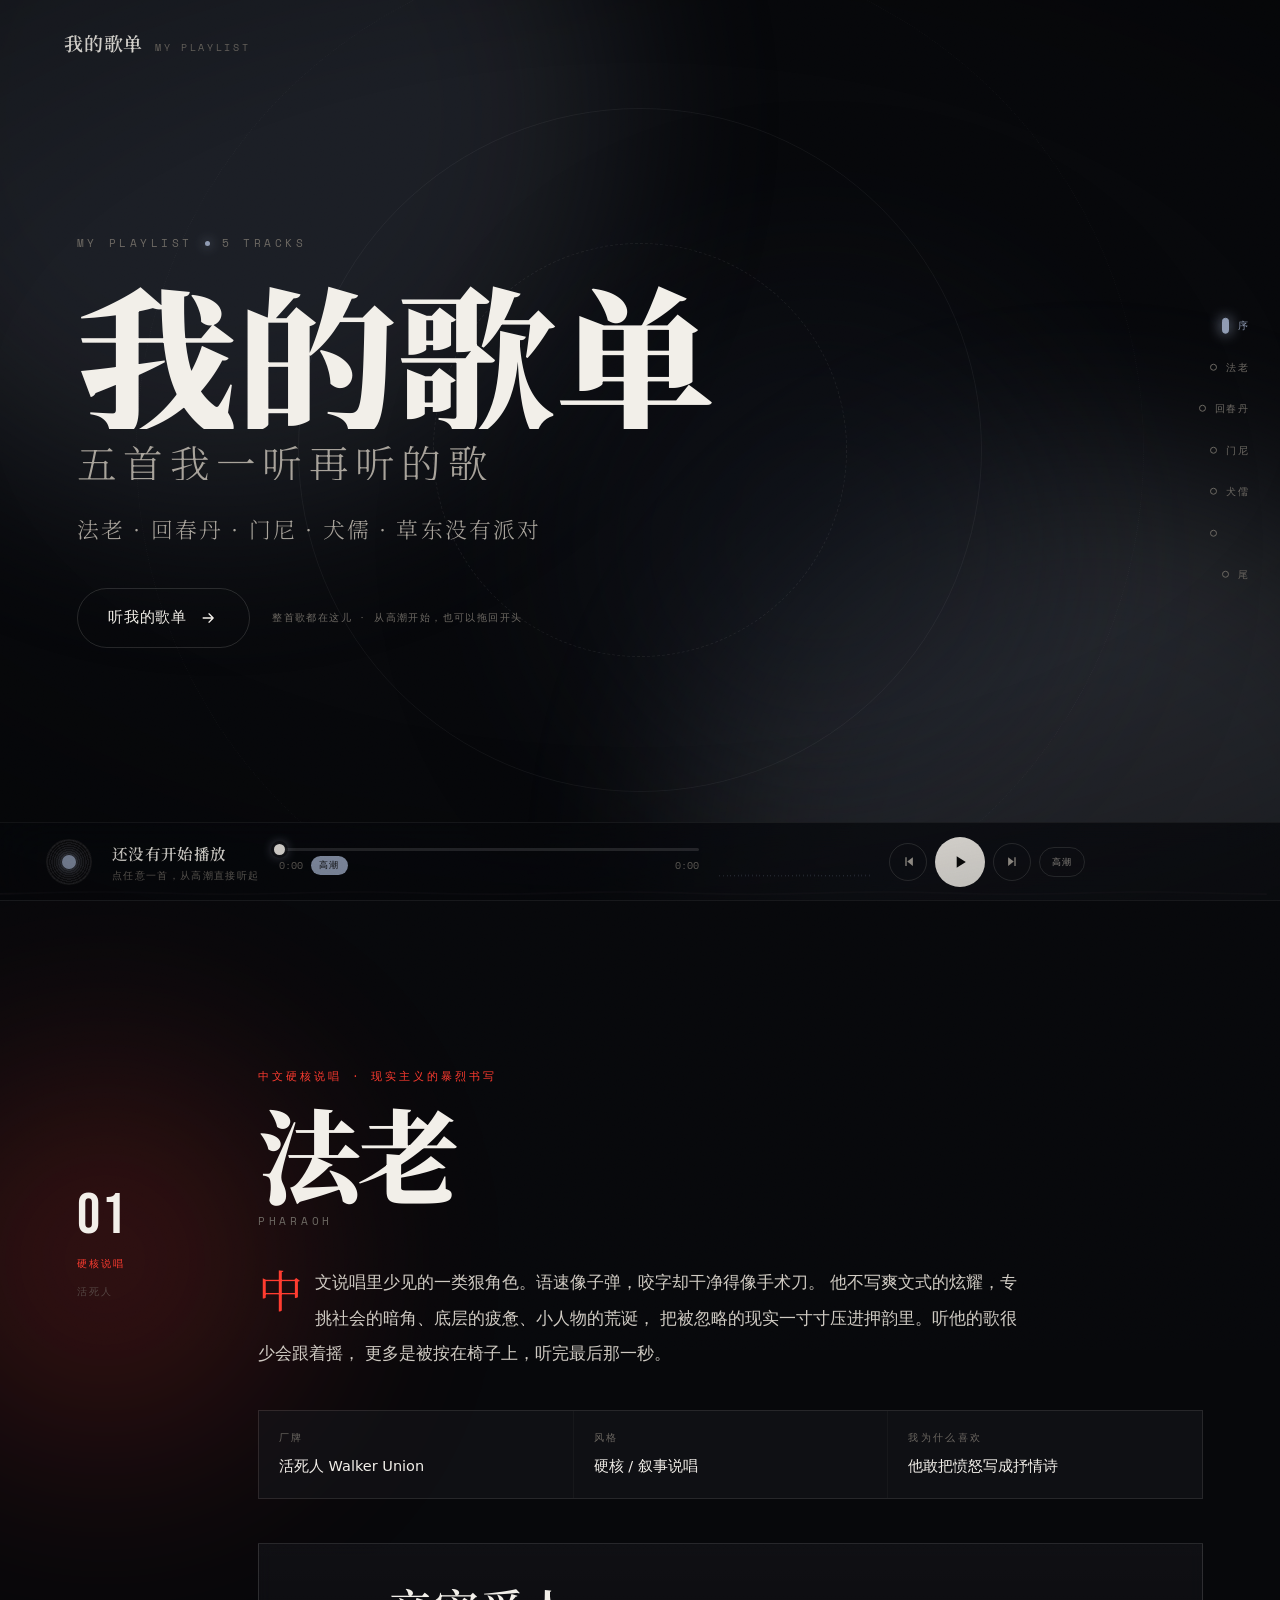
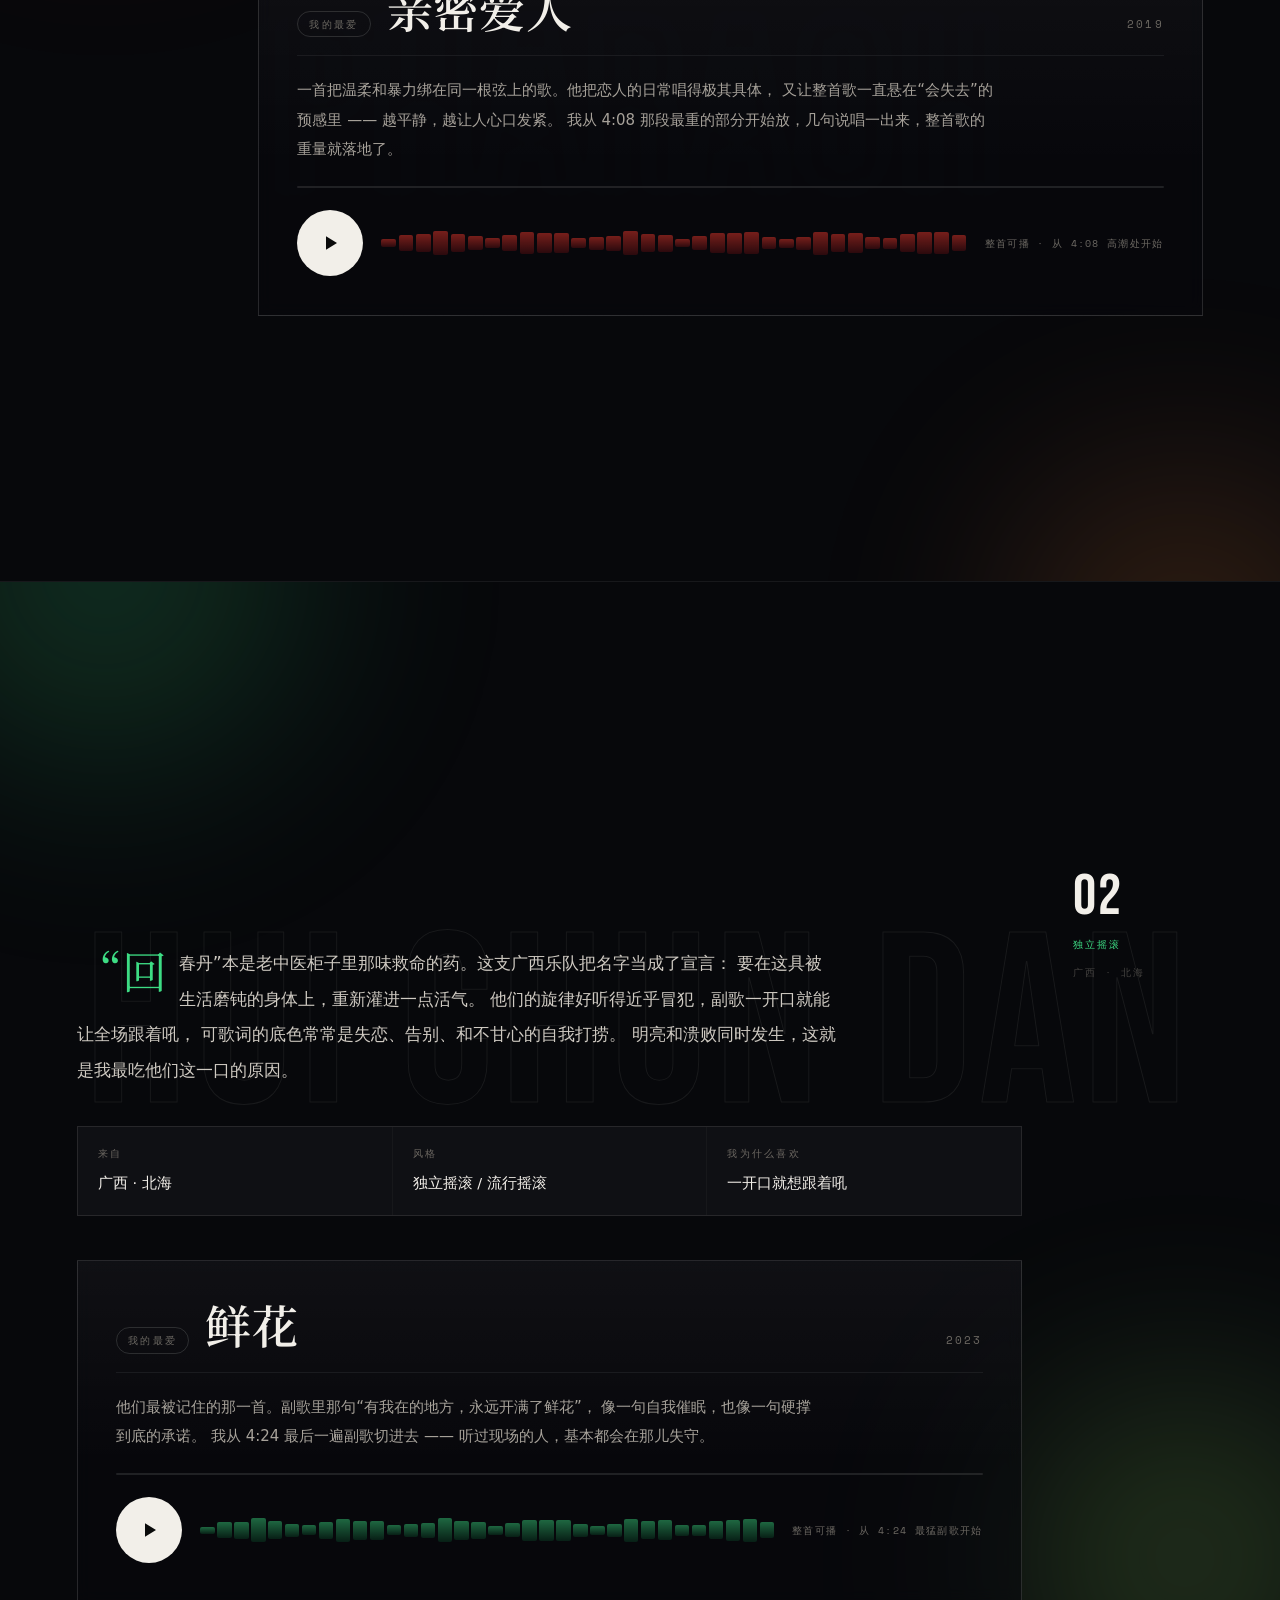
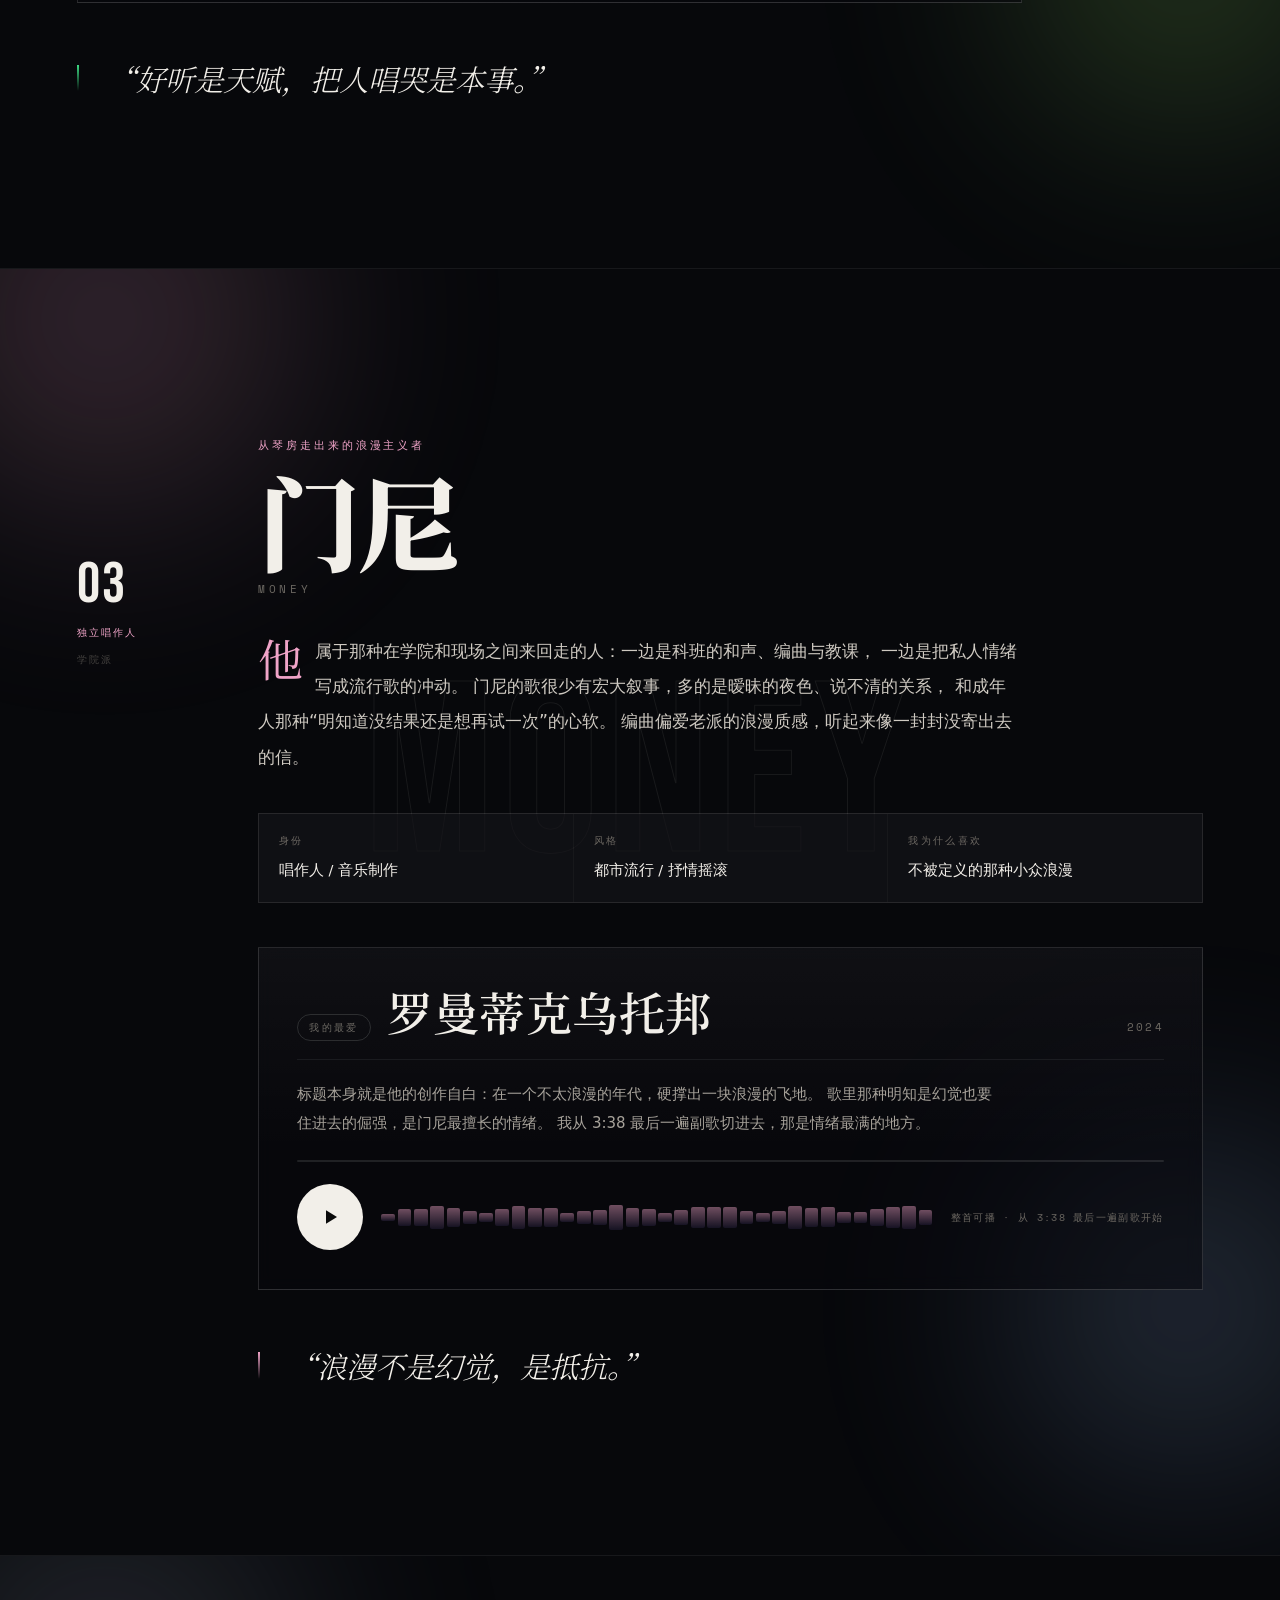
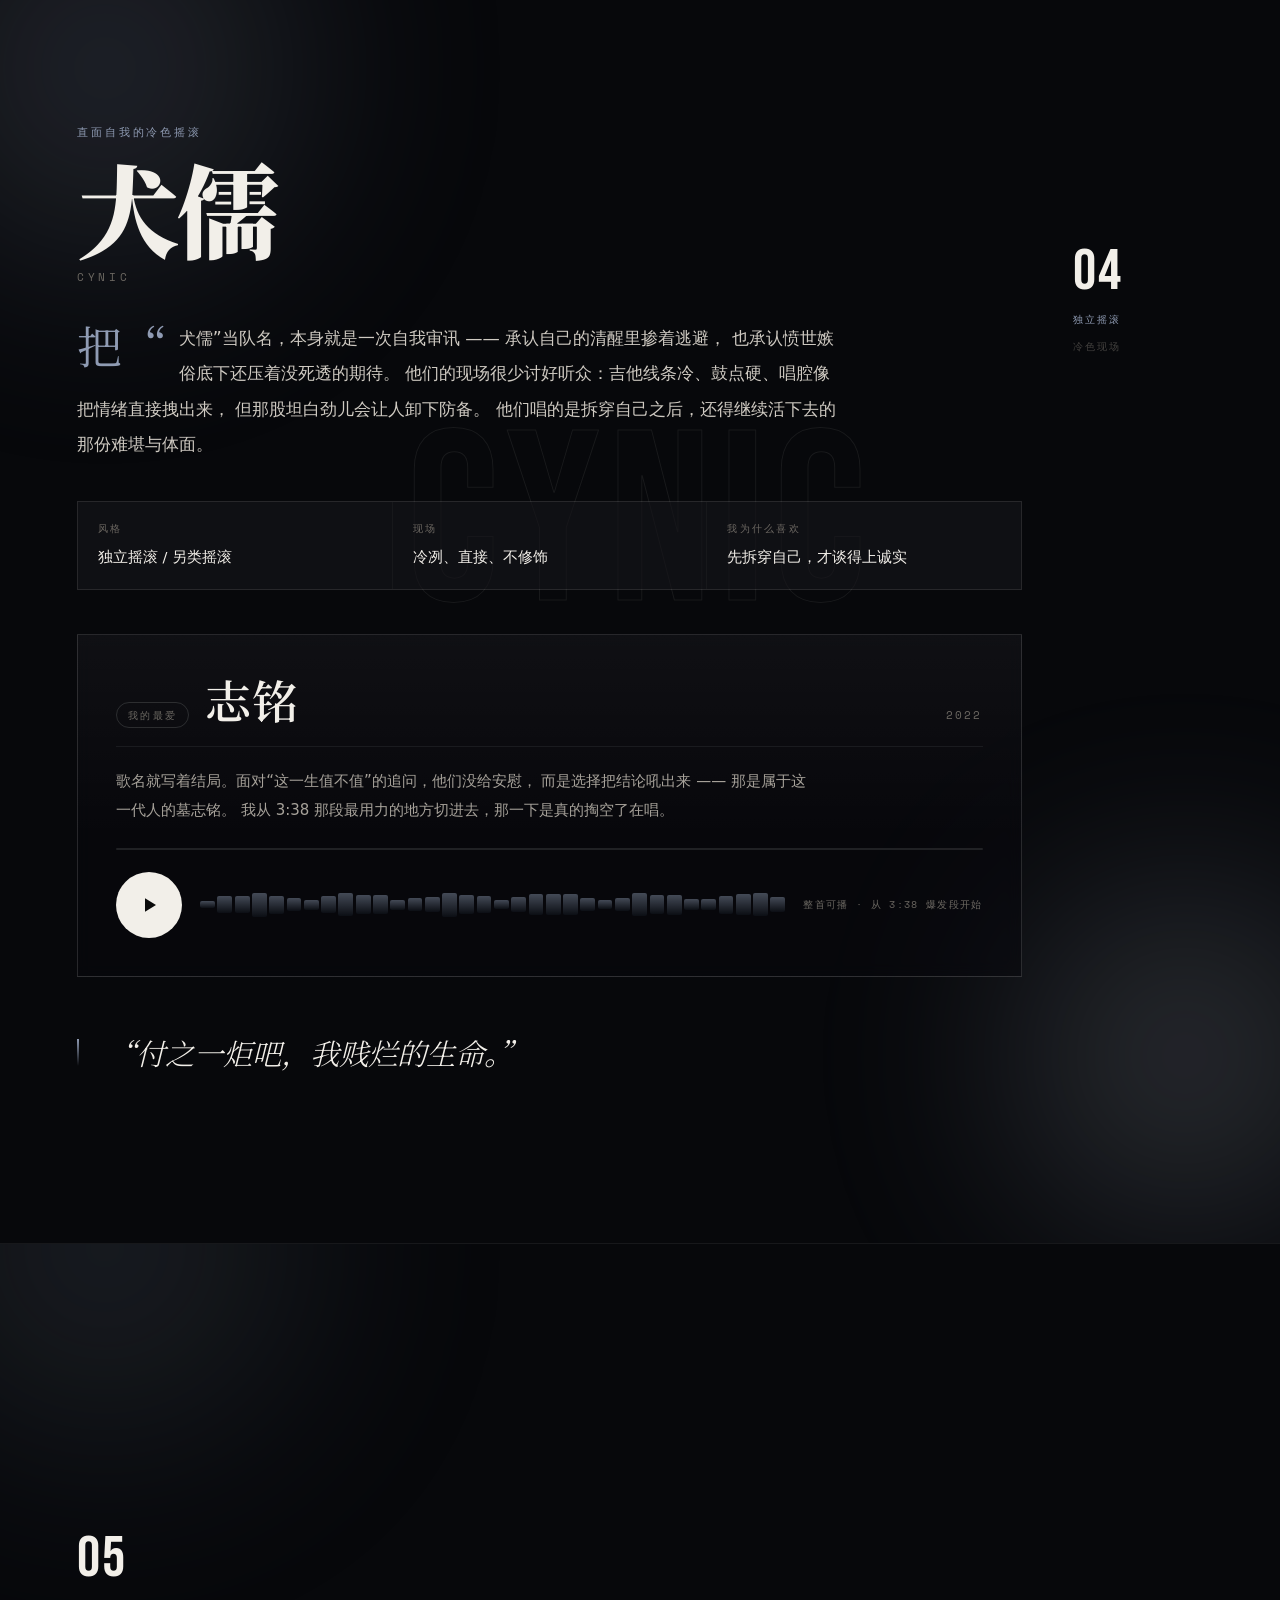
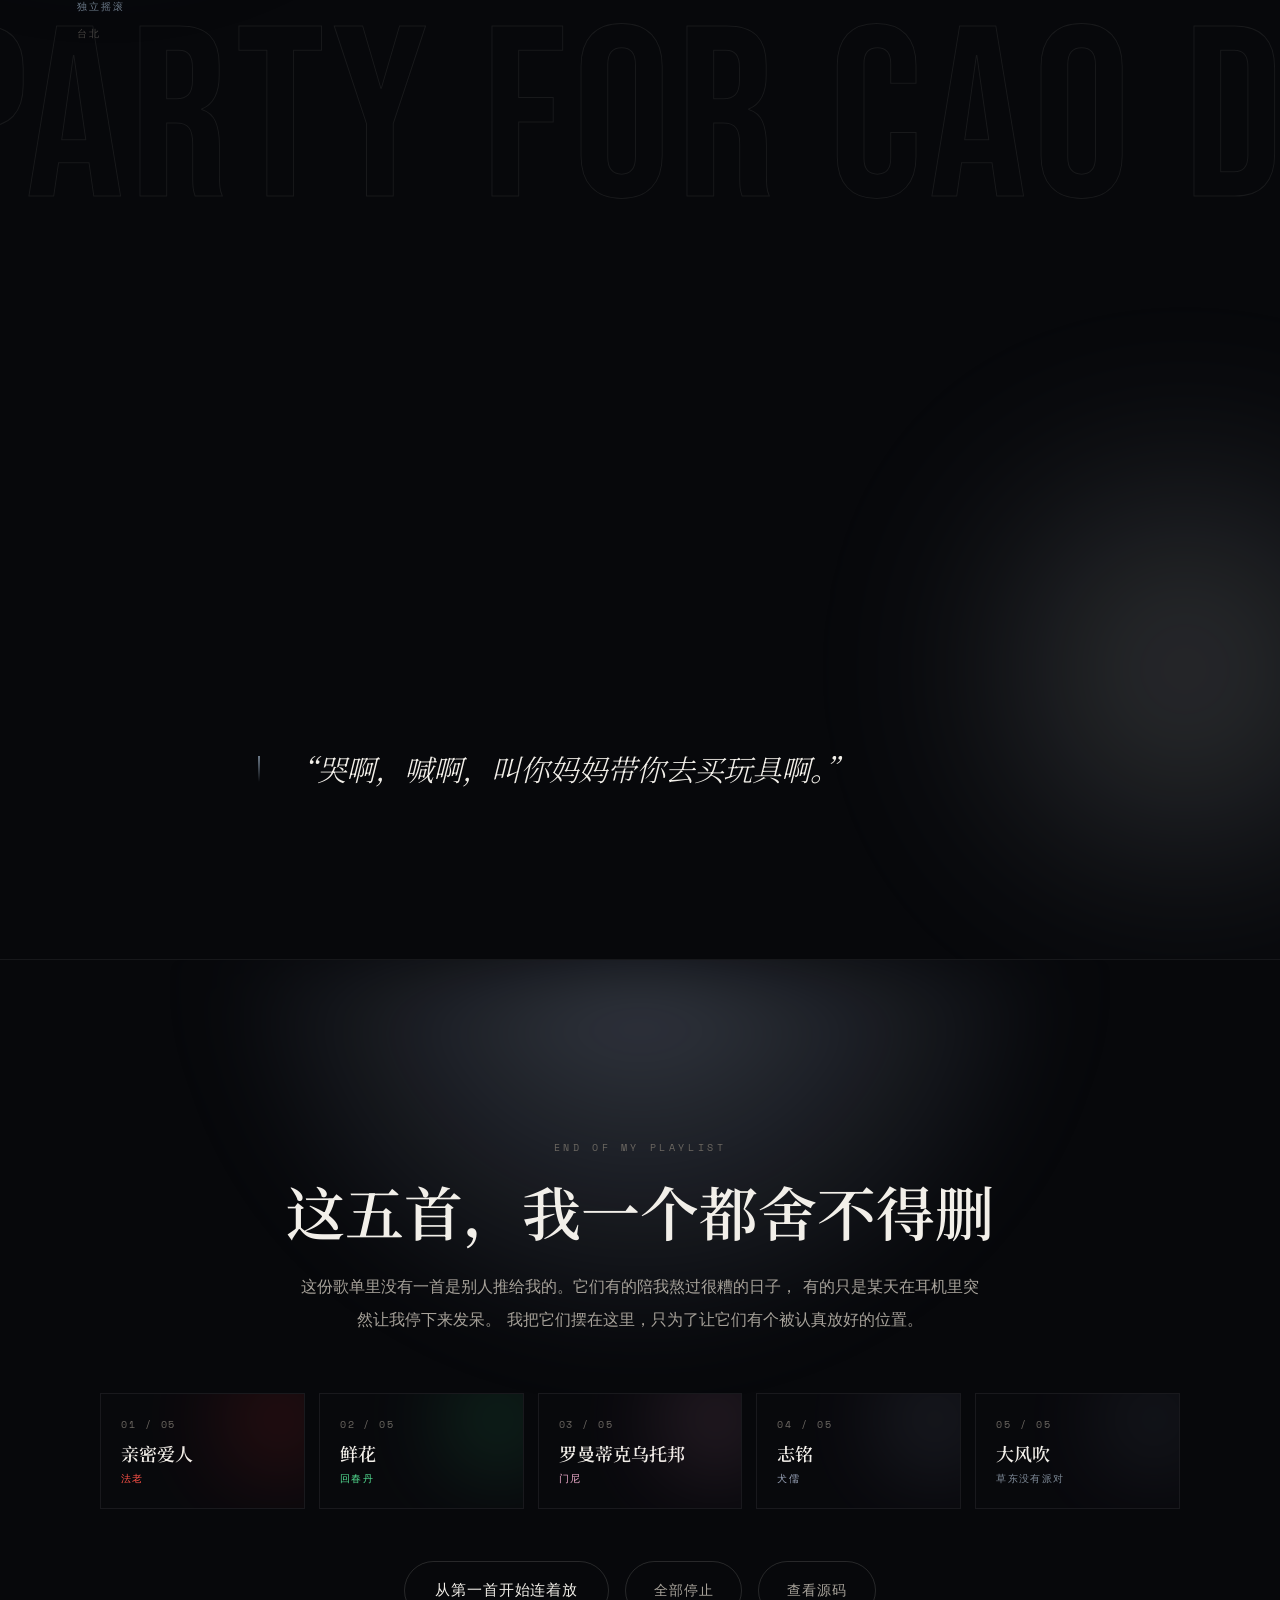
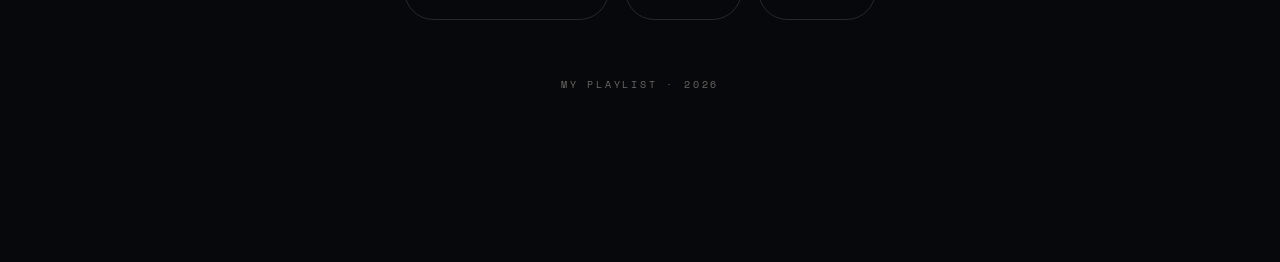
==== commit e0fe052a: "update index.html" ====
--- a/index.html
+++ b/index.html
@@ -18,30 +18,33 @@
   <div class="intro__noise"></div>
 
   <div class="intro__center">
-    <div class="ripple" id="ripple"></div>
-
-    <div class="vinyl" id="vinyl">
-      <div class="vinyl__disc" id="vinylDisc">
-        <div class="vinyl__grooves"></div>
-        <div class="vinyl__sheen"></div>
-        <div class="vinyl__label">
-          <span class="vinyl__labelTop">MY</span>
-          <span class="vinyl__labelMid">PLAYLIST</span>
-          <span class="vinyl__labelBot">2026</span>
-        </div>
-        <div class="vinyl__hole"></div>
-      </div>
-      <div class="tonearm" id="tonearm">
-        <div class="tonearm__pivot"></div>
-        <div class="tonearm__bar"></div>
-        <div class="tonearm__head"></div>
+    <!-- 唱片区：涟漪与唱片共用同一个中心点 -->
+    <div class="vinyl-stage">
+      <div class="ripple" id="ripple"></div>
+
+      <div class="vinyl" id="vinyl">
+        <div class="vinyl__disc" id="vinylDisc">
+          <div class="vinyl__grooves"></div>
+          <div class="vinyl__sheen"></div>
+          <div class="vinyl__label">
+            <span class="vinyl__labelTop">MY</span>
+            <span class="vinyl__labelMid">PLAYLIST</span>
+            <span class="vinyl__labelBot">2026</span>
+          </div>
+          <div class="vinyl__hole"></div>
+        </div>
+        <div class="tonearm" id="tonearm">
+          <div class="tonearm__pivot"></div>
+          <div class="tonearm__bar"></div>
+          <div class="tonearm__head"></div>
+        </div>
       </div>
     </div>
 
     <div class="intro__load">
       <div class="intro__bar"><i id="introBar"></i></div>
       <div class="intro__meta">
-        <span class="intro__caption">正在载入歌单</span>
+        <span class="intro__caption" id="introCaption">正在载入歌单</span>
         <span class="intro__pct" id="introPct">0%</span>
       </div>
     </div>
--- a/styles.css
+++ b/styles.css
@@ -51,14 +51,13 @@
 ::-webkit-scrollbar-thumb{ background: linear-gradient(var(--a1), var(--a3)); border-radius:9px; }
 
 /* ============================================================
-   1. 入场：黑胶自动旋转
+   1. 载入页：黑胶在正中间转动 + 进度条
    ============================================================ */
 .intro{
   position:fixed; inset:0; z-index:20000;
   background: radial-gradient(120% 90% at 50% 40%, #12141b 0%, #07080b 60%, #040507 100%);
-  display:grid; grid-template-columns: minmax(0,1.05fr) minmax(0,.95fr);
-  align-items:center; gap: clamp(20px,5vw,80px);
-  padding: clamp(24px,5vh,70px) clamp(24px,6vw,100px);
+  display:grid; place-items:center;
+  padding: 24px;
   transition: opacity 1s var(--ease), visibility 1s var(--ease);
 }
 .intro.is-done{ opacity:0; visibility:hidden; pointer-events:none; }
@@ -73,14 +72,15 @@
   66%{transform:translate(3%,-2%)} 100%{transform:translate(0,0)}
 }
 
-/* ---- 唱片台 ---- */
-.intro__stage{
-  position:relative; display:grid; place-items:center;
-  min-height: min(62vh, 520px);
+/* ---- 居中容器 ---- */
+.intro__center{
+  position:relative; display:grid; justify-items:center;
+  gap: clamp(26px,5vh,52px);
 }
 
 .ripple{
-  position:absolute; width:min(56vh,460px); aspect-ratio:1; border-radius:50%;
+  position:absolute; top:0; left:50%; transform:translateX(-50%);
+  width:min(60vh,470px); aspect-ratio:1; border-radius:50%;
   pointer-events:none; opacity:1;
 }
 .ripple span{
@@ -98,9 +98,8 @@
 /* ---- 黑胶本体 ---- */
 .vinyl{
   position:relative;
-  width: min(52vh, 400px); aspect-ratio:1;
+  width: min(46vh, 360px); aspect-ratio:1;
   filter: drop-shadow(0 40px 80px rgba(0,0,0,.8));
-  cursor:pointer;
 }
 .vinyl__disc{
   position:absolute; inset:0; border-radius:50%;
@@ -111,8 +110,8 @@
   box-shadow:
     inset 0 0 0 1px rgba(255,255,255,.07),
     inset 0 0 60px rgba(0,0,0,.9);
-  /* 进页面即自动开转，不需要点击 */
-  animation: spinDisc 4.2s linear infinite;
+  /* 载入期间自动旋转；一圈 = 进度条走满（时长由 JS 用 --turn 设定，保证两者同步） */
+  animation: spinDisc var(--turn, 3.8s) linear infinite;
 }
 .intro.is-done .vinyl__disc{ animation-play-state: paused; }
 @keyframes spinDisc{ to{ transform: rotate(360deg) } }
@@ -157,7 +156,7 @@
   background:#060607; box-shadow: inset 0 0 0 1px rgba(255,255,255,.2);
 }
 
-/* ---- 唱针（默认已落针） ---- */
+/* ---- 唱针（载入时已落针） ---- */
 .tonearm{
   position:absolute; right:5%; top:1.5%;
   width:9px; height:60%;
@@ -191,98 +190,32 @@
   box-shadow: 0 0 10px var(--a1);
 }
 
-/* ---- 电平表 ---- */
-.meters{
-  position:absolute; bottom:0; left:50%; transform:translateX(-50%);
-  display:flex; align-items:flex-end; gap:3px; height:44px; opacity:1;
-}
-.meters i{
-  width:3px; border-radius:2px; height:12%;
-  background: linear-gradient(to top, var(--a3), var(--a1));
-  transition: height .1s linear, background .9s var(--ease);
-  transform-origin: bottom;
-}
-
-/* ---- 右侧文字 ---- */
-.intro__text{ position:relative; }
-.intro__eyebrow{
-  margin:0 0 18px; font-family:var(--mono); font-size:10px;
-  letter-spacing:.36em; color:var(--ink-faint); text-transform:uppercase;
-  opacity:0; transform:translateY(14px); animation: riseIn .9s var(--ease) .2s forwards;
-}
-.intro__title{ margin:0; font-family:var(--serif); font-weight:900; line-height:1; }
-.intro__t1{
-  display:inline-block;
-  font-size: clamp(52px, 9.5vw, 118px); letter-spacing:-.01em;
-  background: linear-gradient(100deg, var(--ink) 20%, var(--a1) 55%, var(--a2) 90%);
-  -webkit-background-clip:text; background-clip:text; color:transparent;
-  background-size:220% 100%;
-  animation: shimmer 7s var(--ease-io) infinite, riseIn 1.1s var(--ease) .34s backwards;
-}
-@keyframes shimmer{
-  0%,100%{ background-position:0% 50% } 50%{ background-position:100% 50% }
-}
-.intro__sub{
-  margin:22px 0 0; font-size: clamp(14px,1.5vw,17px); color:var(--ink-dim);
-  letter-spacing:.02em;
-  opacity:0; transform:translateY(14px); animation: riseIn .9s var(--ease) .5s forwards;
-}
+/* ---- 进度条（跟着唱片转动一起加载） ---- */
+.intro__load{
+  width: min(74vw, 380px);
+  opacity:0; transform:translateY(10px);
+  animation: riseIn .8s var(--ease) .3s forwards;
+}
+.intro__bar{
+  position:relative; height:2px; border-radius:2px;
+  background: rgba(255,255,255,.11); overflow:hidden;
+}
+.intro__bar i{
+  display:block; height:100%; width:0%;
+  background: linear-gradient(90deg, var(--a2), var(--a1));
+  box-shadow: 0 0 14px -1px var(--a1);
+  transition: width .22s linear;
+}
+.intro__meta{
+  display:flex; align-items:baseline; justify-content:space-between;
+  margin-top:12px;
+  font-family:var(--mono); font-size:10px; letter-spacing:.24em;
+  text-transform:uppercase; color:var(--ink-faint);
+}
+.intro__pct{ color:var(--ink-dim); font-variant-numeric: tabular-nums; }
+.intro__caption{ transition: color .5s var(--ease); }
+.intro.is-loaded .intro__caption{ color: var(--a1); }
 @keyframes riseIn{ to{ opacity:1; transform:none } }
-
-.intro__ready{
-  margin-top: clamp(30px,5vh,54px);
-  display:flex; align-items:center; gap:18px;
-  opacity:0; transform:translateY(14px); animation: riseIn .9s var(--ease) .68s forwards;
-}
-.bigplay{
-  position:relative; width:74px; height:74px; border-radius:50%;
-  display:grid; place-items:center; flex:0 0 auto;
-  background: var(--ink); color:#0a0a0a;
-  transition: transform .35s var(--ease), background .8s var(--ease);
-}
-.bigplay svg{ width:27px; height:27px; fill:currentColor; }
-.bigplay:hover{ transform:scale(1.08) }
-.bigplay:active{ transform:scale(.93) }
-.bigplay__ring{
-  position:absolute; inset:0; border-radius:50%;
-  border:1px solid var(--a1); animation: pulseRing 2.2s var(--ease-io) infinite;
-}
-@keyframes pulseRing{ 0%{transform:scale(1);opacity:.85} 100%{transform:scale(1.7);opacity:0} }
-.intro__hint{
-  font-family:var(--mono); font-size:10.5px; letter-spacing:.17em;
-  color: var(--ink-faint); transition: color .5s var(--ease);
-}
-.intro.is-staged .intro__hint{ color: var(--a1); }
-
-/* ---- 入场曲目清单（2.4s 后浮现，点击即播） ---- */
-.intro__list{
-  list-style:none; margin: clamp(22px,3.5vh,38px) 0 0; padding:0;
-  max-width: 520px;
-  opacity:0; max-height:0; overflow:hidden;
-  transition: opacity .7s var(--ease), max-height .8s var(--ease);
-}
-.intro.is-staged .intro__list{ opacity:1; max-height:340px; }
-.intro__list li{
-  position:relative; display:flex; align-items:baseline; gap:12px;
-  padding: 9px 30px 9px 12px; border-radius:6px; cursor:pointer;
-  font-size:13.5px; color:var(--ink-dim);
-  border-bottom:1px solid var(--line-soft);
-  transition: background .35s var(--ease), color .35s var(--ease), padding-left .35s var(--ease);
-}
-.intro__list li:hover{ background:rgba(255,255,255,.05); color:var(--ink); padding-left:18px; }
-.intro__list li::after{
-  content:'\25B6'; position:absolute; right:10px; top:50%;
-  transform:translateY(-50%) scale(.7);
-  font-size:9px; color:var(--c); opacity:0;
-  transition: all .35s var(--ease);
-}
-.intro__list li:hover::after{ opacity:1; transform:translateY(-50%) scale(1); }
-.intro__list .n{ font-family:var(--mono); font-size:10px; color:var(--ink-faint); flex:0 0 auto; }
-.intro__list .t{ font-family:var(--serif); font-weight:600; color:var(--ink); flex:1 1 auto; }
-.intro__list .a{
-  font-family:var(--mono); font-size:9.5px; letter-spacing:.12em;
-  color:var(--ink-faint); text-transform:uppercase; flex:0 0 auto;
-}
 
 /* ============================================================
    2. 氛围层
@@ -877,17 +810,9 @@
    9. 响应式
    ============================================================ */
 @media (max-width: 1080px){
-  .intro{
-    grid-template-columns:1fr;
-    justify-items:center; text-align:center;
-    gap: clamp(16px,4vh,40px);
-    padding: clamp(20px,4vh,50px) 24px;
-  }
-  .intro__stage{ min-height: min(42vh,380px) }
-  .vinyl{ width: min(38vh,300px) }
+  .vinyl{ width: min(42vh,320px) }
   .vinyl__labelMid{ font-size:clamp(11px,1.6vh,17px) }
-  .intro__ready{ justify-content:center }
-  .intro__list{ text-align:left }
+  .ripple{ width:min(54vh,400px) }
 }
 
 @media (max-width: 980px){
@@ -920,8 +845,7 @@
   .play{ width:56px; height:56px }
   .artist__bio::first-letter{ font-size:2.1em }
   .track__year{ margin-left:0; width:100% }
-  .intro__list{ max-width:100% }
-  .intro__t1{ font-size:clamp(44px,15vw,84px) }
+  .intro__load{ width:min(80vw,320px) }
 }
 
 @media (prefers-reduced-motion: reduce){
@@ -930,5 +854,5 @@
     transition-duration:.001ms !important;
   }
   html{ scroll-behavior:auto }
-  .ripple,.bigplay__ring,.play__pulse{ display:none }
-}
+  .ripple,.play__pulse{ display:none }
+}
